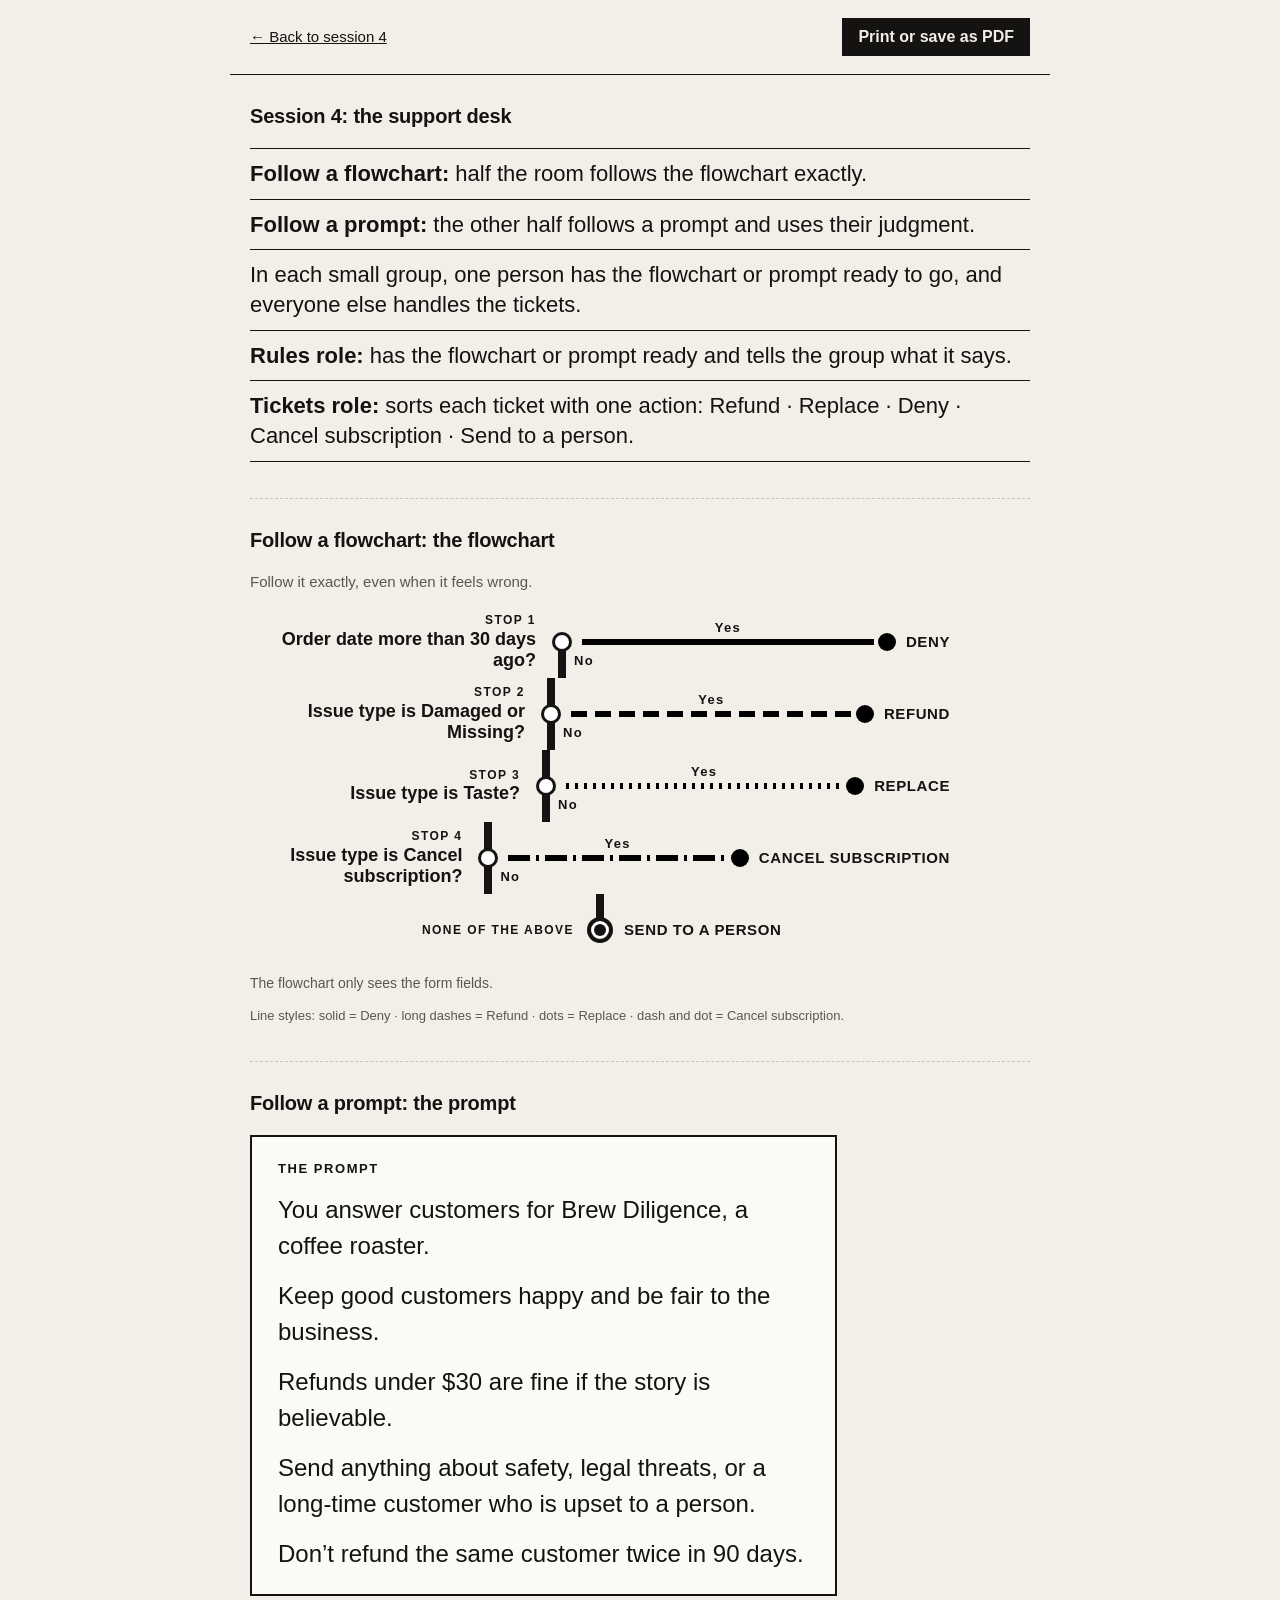
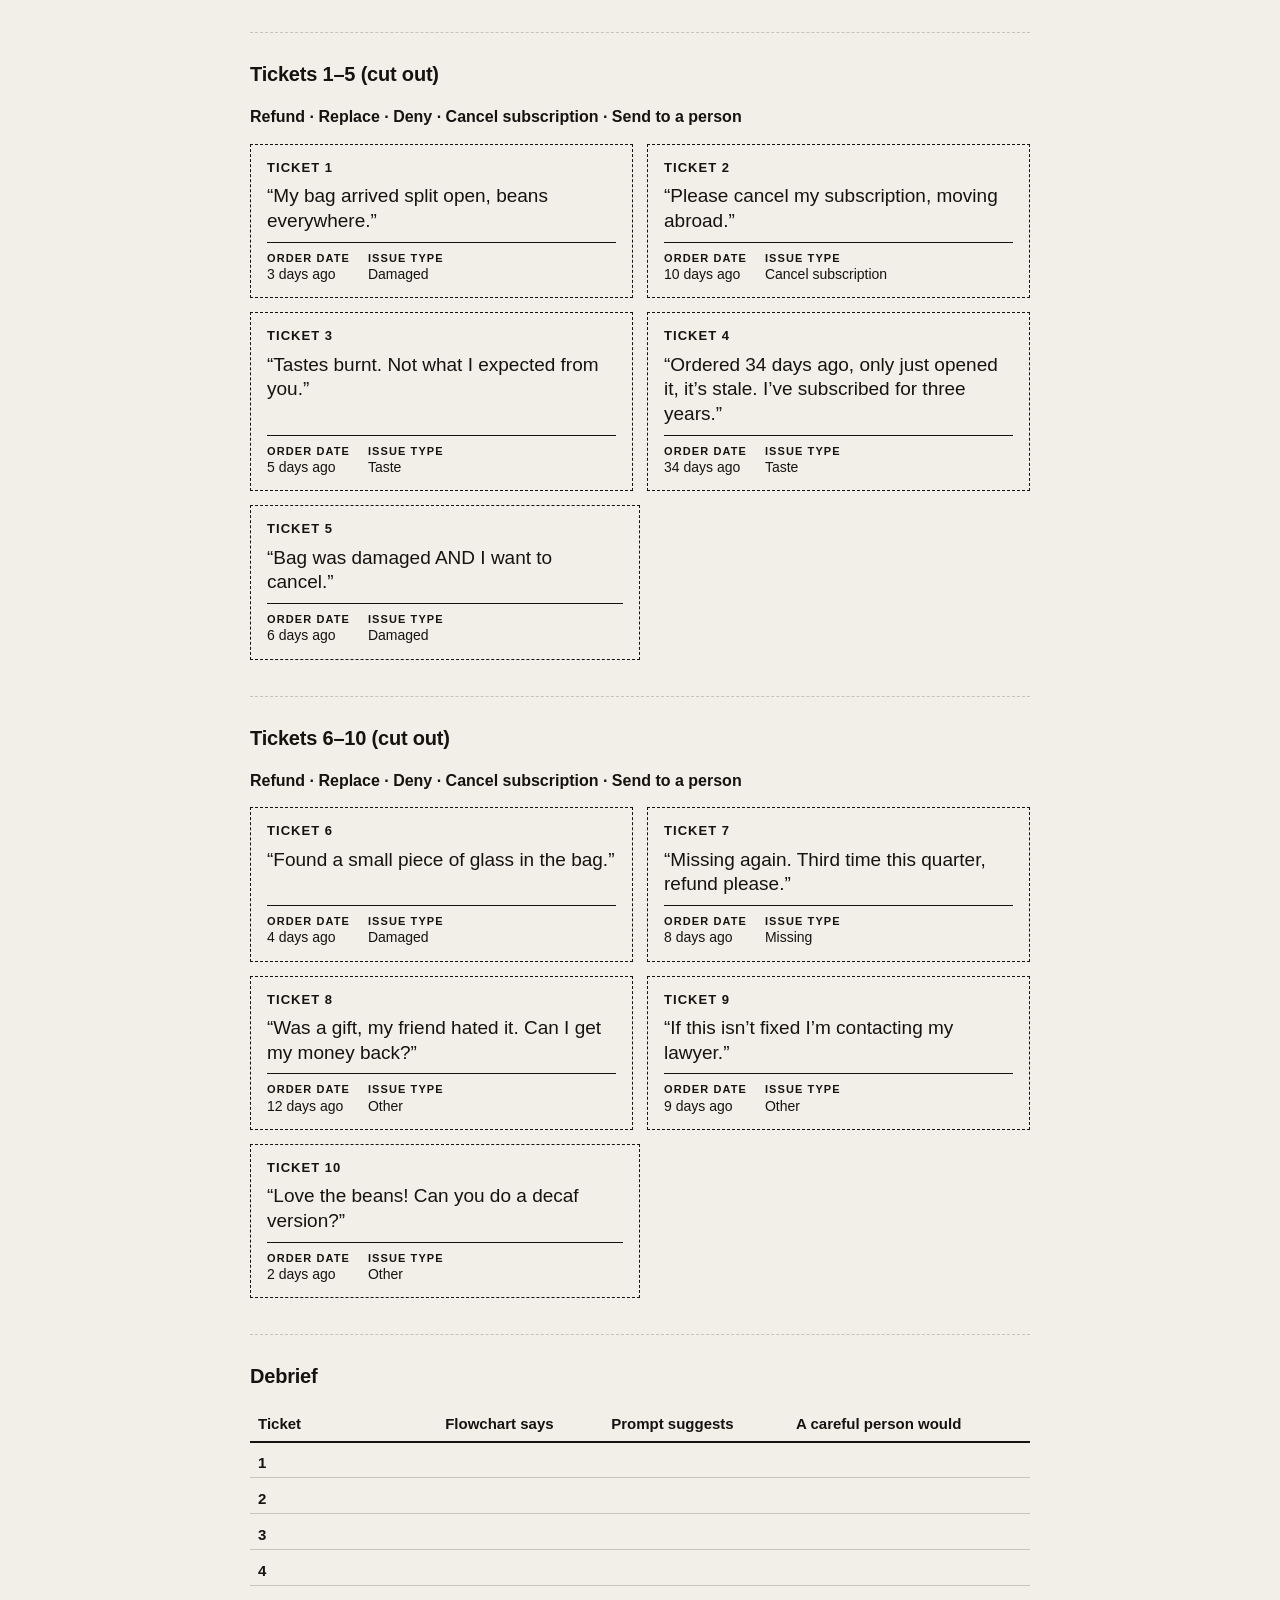
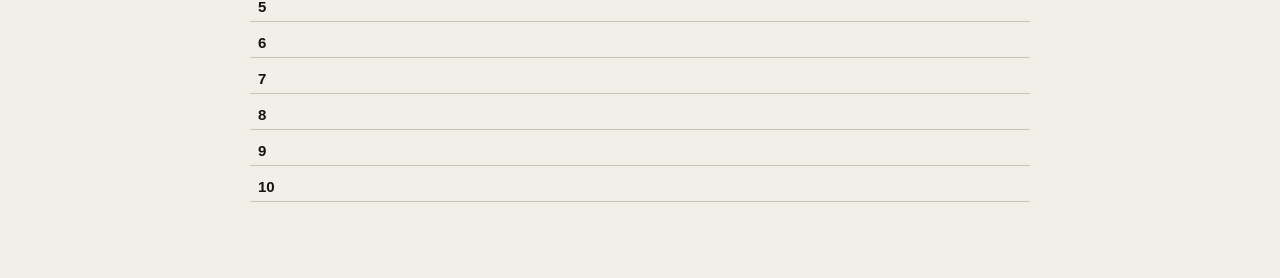
==== print.html @ 5404366b "Workbook snapshot Co-Authored-By: Claude Opus 5.5 <noreply@anthropic.com>" ====
<!doctype html>
<html lang="en">
<head>
<meta charset="utf-8">
<meta name="viewport" content="width=device-width,initial-scale=1">
<title>Session 4 printable · Workbook</title>
<style>
/* Printable fallback for session 4. Plain black on white. No navigation; the screen bar is hidden in print. */
:root{--ink:#141311;--mute:#5b574f;--rule:#c9c4b8}
*{box-sizing:border-box}
body{margin:0;background:#f2efe8;color:var(--ink);font-family:"Helvetica Neue",Helvetica,Arial,"Liberation Sans",sans-serif;font-size:16px;line-height:1.35}
.screen-bar{display:flex;align-items:center;justify-content:space-between;gap:16px;max-width:820px;margin:0 auto;padding:18px 20px;border-bottom:1px solid var(--ink)}
.screen-bar a{color:var(--ink);font-size:15px}
.screen-bar button{padding:10px 16px;background:var(--ink);color:#f2efe8;border:0;font:700 16px "Helvetica Neue",Helvetica,Arial,sans-serif;cursor:pointer}
.screen-bar button:hover{background:#e8461e;color:var(--ink)}
.wrap{max-width:820px;margin:0 auto;padding:0 20px 40px}
.page{padding:28px 0 36px;border-bottom:1px dashed var(--rule)}
.page:last-child{border-bottom:0}
.page h2{margin:0 0 18px;font-size:20px;font-weight:700;letter-spacing:-.01em}
.page .sub{margin:0 0 14px;color:var(--mute);font-size:15px}

/* setup */
.setup{list-style:none;margin:0;padding:0;font-size:22px;line-height:1.35;font-weight:500}
.setup li{padding:10px 0;border-top:1px solid var(--ink)}
.setup li:last-child{border-bottom:1px solid var(--ink)}
.setup b{font-weight:800}

/* flowchart: subway map, black and white. Each branch has its own dash pattern, so no colour is needed. */
.sw{list-style:none;margin:0;padding:0;display:grid;max-width:700px}
.sw-stop,.sw-end{display:grid;grid-template-columns:minmax(0,1fr) 40px minmax(0,1fr) auto;align-items:stretch;min-height:72px}
.sw-qw{display:flex;flex-direction:column;justify-content:center;align-items:flex-end;text-align:right;padding-right:6px}
.sw-n{font-size:12px;font-weight:800;letter-spacing:.12em;text-transform:uppercase}
.sw-q{margin:0;font-size:18px;font-weight:600;line-height:1.2}
.sw-rail{position:relative}
.sw-rail::before{content:"";position:absolute;left:50%;top:0;bottom:0;width:8px;margin-left:-4px;background:var(--ink)}
.sw-first .sw-rail::before{top:50%}
.sw-end .sw-rail::before{bottom:50%}
.sw-stn{position:absolute;left:50%;top:50%;width:20px;height:20px;margin:-10px 0 0 -10px;border:3px solid var(--ink);border-radius:50%;background:#fff;box-sizing:border-box}
.sw-no{position:absolute;left:calc(50% + 12px);top:calc(50% + 10px);font-size:13px;font-weight:800;letter-spacing:.1em}
.sw-mid{position:relative;display:flex;align-items:center}
.sw-mid svg{display:block;width:100%;height:10px;overflow:visible}
.sw-mid line{stroke:#000;stroke-width:6px;stroke-linecap:butt}
.b-deny line{stroke-dasharray:none}
.b-refund line{stroke-dasharray:16 8}
.b-replace line{stroke-dasharray:3 6}
.b-cancel line{stroke-dasharray:22 6 3 6}
.sw-yes{position:absolute;left:50%;bottom:50%;margin-bottom:6px;transform:translateX(-50%);font-size:13px;font-weight:800;letter-spacing:.1em}
.sw-term{display:flex;align-items:center;gap:10px;padding-left:4px}
.sw-tdot{flex:none;width:18px;height:18px;border-radius:50%;background:#000}
.sw-tl{font-size:15px;font-weight:800;letter-spacing:.04em;text-transform:uppercase;white-space:nowrap}
.sw-endstn{position:absolute;left:50%;top:50%;width:26px;height:26px;margin:-13px 0 0 -13px;border:4px solid var(--ink);border-radius:50%;background:#fff;box-sizing:border-box}
.sw-endstn::after{content:"";position:absolute;inset:3px;border-radius:50%;background:var(--ink)}
.sw-endtxt{grid-column:3 / span 2;margin:0;align-self:center;padding-left:4px;font-size:15px;font-weight:800;letter-spacing:.04em;text-transform:uppercase}
.sw-legend{margin:14px 0 0;font-size:13px;color:var(--mute)}
.sw-note{margin:8px 0 14px;font-size:14px;color:var(--mute)}

/* ticket form fields */
.pf{margin:auto 0 0;display:flex;flex-wrap:wrap;gap:4px 18px;font-size:14px;line-height:1.3;border-top:1px solid var(--ink);padding-top:8px}
.pf b{display:block;font-size:11px;letter-spacing:.1em;text-transform:uppercase;font-weight:800}

/* brief */
.brief{max-width:66ch;display:grid;gap:14px;border:2px solid var(--ink);padding:22px 26px;background:#fbfaf6}
.brief .brief-label{font-size:13px;font-weight:800;letter-spacing:.12em;text-transform:uppercase}
.brief p{margin:0;font-size:24px;line-height:1.5;font-weight:500}

/* tickets: cut-out cards, 5 per page */
.actions{margin:0 0 16px;font-size:16px;font-weight:600}
.cards{display:grid;grid-template-columns:1fr 1fr;gap:14px}
.card{border:1.5px dashed var(--ink);padding:14px 16px;min-height:150px;display:flex;flex-direction:column;gap:8px}
.card .cn{margin:0;font-size:13px;font-weight:800;letter-spacing:.08em;text-transform:uppercase}
.card .ct{margin:0;font-size:19px;line-height:1.3;font-weight:500}
.card:last-child:nth-child(odd){grid-column:1/-1;max-width:50%}

/* debrief: blank table */
.blank{width:100%;border-collapse:collapse;font-size:15px}
.blank th{text-align:left;font-weight:700;padding:6px 8px;border-bottom:2px solid var(--ink)}
.blank td{height:36px;border-bottom:1px solid var(--rule);padding:4px 8px;vertical-align:bottom}
.blank td:first-child{width:24%;font-weight:600}

@media screen and (max-width:640px){
  .cards{grid-template-columns:1fr}
  .card:last-child:nth-child(odd){max-width:none}
  .brief p{font-size:20px}
  .setup{font-size:19px}
}

@media print{
  @page{size:letter;margin:.6in}
  html,body{background:#fff;color:#000;font-size:12pt}
  .screen-bar{display:none!important}
  .wrap{max-width:none;padding:0}
  .page{break-after:page;page-break-after:always;padding:0 0 0;border-bottom:0}
  .page:last-child{break-after:auto;page-break-after:auto}
  .page h2{font-size:16pt;margin-bottom:12pt}
  .page .sub{color:#000}
  .setup{font-size:14pt}
  .setup li{border-top-color:#000}
  .setup li:last-child{border-bottom-color:#000}
  .sw-stop,.sw-end{break-inside:avoid}
  .sw-q,.sw-tl,.sw-endtxt{font-size:12pt}
  .sw-mid line{stroke:#000}
  .brief p{font-size:16pt;line-height:1.4}
  .brief{border-color:#000;background:#fff}
  .card{break-inside:avoid;min-height:2.3in;border-color:#000}
  .card .ct{font-size:13pt}
  .card:last-child:nth-child(odd){max-width:50%}
  .blank th,.blank td{border-color:#000}
  .blank td{height:0.42in}
  a{color:#000;text-decoration:none}
}
</style>
</head>
<body>

<div class="screen-bar">
  <a href="session-4.html">← Back to session 4</a>
  <button type="button" id="printBtn">Print or save as PDF</button>
</div>

<div class="wrap">

  <section class="page" aria-labelledby="p1">
    <h2 id="p1">Session 4: the support desk</h2>
    <ul class="setup">
      <li><b>Follow a flowchart:</b> half the room follows the flowchart exactly.</li>
      <li><b>Follow a prompt:</b> the other half follows a prompt and uses their judgment.</li>
      <li>In each small group, one person has the flowchart or prompt ready to go, and everyone else handles the tickets.</li>
      <li><b>Rules role:</b> has the flowchart or prompt ready and tells the group what it says.</li>
      <li><b>Tickets role:</b> sorts each ticket with one action: Refund · Replace · Deny · Cancel subscription · Send to a person.</li>
    </ul>
  </section>

  <section class="page" aria-labelledby="p2">
    <h2 id="p2">Follow a flowchart: the flowchart</h2>
    <p class="sub">Follow it exactly, even when it feels wrong.</p>
    <ol class="sw" aria-label="The flowchart, as a subway map">
<li class="sw-stop sw-first"><div class="sw-qw"><span class="sw-n">Stop 1</span><p class="sw-q">Order date more than 30 days ago?</p></div><div class="sw-rail"><span class="sw-stn"></span><span class="sw-no">No</span></div><div class="sw-mid"><span class="sw-yes">Yes</span><svg class="sw-b b-deny" viewBox="0 0 100 10" preserveAspectRatio="none" aria-hidden="true"><line x1="0" y1="5" x2="100" y2="5" vector-effect="non-scaling-stroke"/></svg></div><div class="sw-term t-deny"><span class="sw-tdot"></span><span class="sw-tl">Deny</span></div></li>
<li class="sw-stop"><div class="sw-qw"><span class="sw-n">Stop 2</span><p class="sw-q">Issue type is Damaged or Missing?</p></div><div class="sw-rail"><span class="sw-stn"></span><span class="sw-no">No</span></div><div class="sw-mid"><span class="sw-yes">Yes</span><svg class="sw-b b-refund" viewBox="0 0 100 10" preserveAspectRatio="none" aria-hidden="true"><line x1="0" y1="5" x2="100" y2="5" vector-effect="non-scaling-stroke"/></svg></div><div class="sw-term t-refund"><span class="sw-tdot"></span><span class="sw-tl">Refund</span></div></li>
<li class="sw-stop"><div class="sw-qw"><span class="sw-n">Stop 3</span><p class="sw-q">Issue type is Taste?</p></div><div class="sw-rail"><span class="sw-stn"></span><span class="sw-no">No</span></div><div class="sw-mid"><span class="sw-yes">Yes</span><svg class="sw-b b-replace" viewBox="0 0 100 10" preserveAspectRatio="none" aria-hidden="true"><line x1="0" y1="5" x2="100" y2="5" vector-effect="non-scaling-stroke"/></svg></div><div class="sw-term t-replace"><span class="sw-tdot"></span><span class="sw-tl">Replace</span></div></li>
<li class="sw-stop"><div class="sw-qw"><span class="sw-n">Stop 4</span><p class="sw-q">Issue type is Cancel subscription?</p></div><div class="sw-rail"><span class="sw-stn"></span><span class="sw-no">No</span></div><div class="sw-mid"><span class="sw-yes">Yes</span><svg class="sw-b b-cancel" viewBox="0 0 100 10" preserveAspectRatio="none" aria-hidden="true"><line x1="0" y1="5" x2="100" y2="5" vector-effect="non-scaling-stroke"/></svg></div><div class="sw-term t-cancel"><span class="sw-tdot"></span><span class="sw-tl">Cancel subscription</span></div></li>
<li class="sw-end"><div class="sw-qw"><span class="sw-n">None of the above</span></div><div class="sw-rail"><span class="sw-endstn"></span></div><p class="sw-endtxt">Send to a person</p></li>
    </ol>
    <p class="sw-note">The flowchart only sees the form fields.</p>
    <p class="sw-legend">Line styles: solid = Deny · long dashes = Refund · dots = Replace · dash and dot = Cancel subscription.</p>
  </section>

  <section class="page" aria-labelledby="p3">
    <h2 id="p3">Follow a prompt: the prompt</h2>
    <div class="brief">
      <p class="brief-label">The prompt</p>
      <p>You answer customers for Brew Diligence, a coffee roaster.</p>
      <p>Keep good customers happy and be fair to the business.</p>
      <p>Refunds under $30 are fine if the story is believable.</p>
      <p>Send anything about safety, legal threats, or a long-time customer who is upset to a person.</p>
      <p>Don’t refund the same customer twice in 90 days.</p>
    </div>
  </section>

  <section class="page" aria-labelledby="p4">
    <h2 id="p4">Tickets 1–5 (cut out)</h2>
    <p class="actions">Refund · Replace · Deny · Cancel subscription · Send to a person</p>
    <div class="cards">
      <div class="card"><p class="cn">Ticket 1</p><p class="ct">“My bag arrived split open, beans everywhere.”</p><div class="pf"><span><b>Order date</b>3 days ago</span><span><b>Issue type</b>Damaged</span></div></div>
      <div class="card"><p class="cn">Ticket 2</p><p class="ct">“Please cancel my subscription, moving abroad.”</p><div class="pf"><span><b>Order date</b>10 days ago</span><span><b>Issue type</b>Cancel subscription</span></div></div>
      <div class="card"><p class="cn">Ticket 3</p><p class="ct">“Tastes burnt. Not what I expected from you.”</p><div class="pf"><span><b>Order date</b>5 days ago</span><span><b>Issue type</b>Taste</span></div></div>
      <div class="card"><p class="cn">Ticket 4</p><p class="ct">“Ordered 34 days ago, only just opened it, it’s stale. I’ve subscribed for three years.”</p><div class="pf"><span><b>Order date</b>34 days ago</span><span><b>Issue type</b>Taste</span></div></div>
      <div class="card"><p class="cn">Ticket 5</p><p class="ct">“Bag was damaged AND I want to cancel.”</p><div class="pf"><span><b>Order date</b>6 days ago</span><span><b>Issue type</b>Damaged</span></div></div>
    </div>
  </section>

  <section class="page" aria-labelledby="p5">
    <h2 id="p5">Tickets 6–10 (cut out)</h2>
    <p class="actions">Refund · Replace · Deny · Cancel subscription · Send to a person</p>
    <div class="cards">
      <div class="card"><p class="cn">Ticket 6</p><p class="ct">“Found a small piece of glass in the bag.”</p><div class="pf"><span><b>Order date</b>4 days ago</span><span><b>Issue type</b>Damaged</span></div></div>
      <div class="card"><p class="cn">Ticket 7</p><p class="ct">“Missing again. Third time this quarter, refund please.”</p><div class="pf"><span><b>Order date</b>8 days ago</span><span><b>Issue type</b>Missing</span></div></div>
      <div class="card"><p class="cn">Ticket 8</p><p class="ct">“Was a gift, my friend hated it. Can I get my money back?”</p><div class="pf"><span><b>Order date</b>12 days ago</span><span><b>Issue type</b>Other</span></div></div>
      <div class="card"><p class="cn">Ticket 9</p><p class="ct">“If this isn’t fixed I’m contacting my lawyer.”</p><div class="pf"><span><b>Order date</b>9 days ago</span><span><b>Issue type</b>Other</span></div></div>
      <div class="card"><p class="cn">Ticket 10</p><p class="ct">“Love the beans! Can you do a decaf version?”</p><div class="pf"><span><b>Order date</b>2 days ago</span><span><b>Issue type</b>Other</span></div></div>
    </div>
  </section>

  <section class="page" aria-labelledby="p6">
    <h2 id="p6">Debrief</h2>
    <table class="blank">
      <thead>
        <tr><th>Ticket</th><th>Flowchart says</th><th>Prompt suggests</th><th>A careful person would</th></tr>
      </thead>
      <tbody>
        <tr><td>1</td><td></td><td></td><td></td></tr>
        <tr><td>2</td><td></td><td></td><td></td></tr>
        <tr><td>3</td><td></td><td></td><td></td></tr>
        <tr><td>4</td><td></td><td></td><td></td></tr>
        <tr><td>5</td><td></td><td></td><td></td></tr>
        <tr><td>6</td><td></td><td></td><td></td></tr>
        <tr><td>7</td><td></td><td></td><td></td></tr>
        <tr><td>8</td><td></td><td></td><td></td></tr>
        <tr><td>9</td><td></td><td></td><td></td></tr>
        <tr><td>10</td><td></td><td></td><td></td></tr>
      </tbody>
    </table>
  </section>

</div>

<script>
  (function () {
    var b = document.getElementById('printBtn');
    if (b) b.addEventListener('click', function () { window.print(); });
  })();
</script>
</body>
</html>
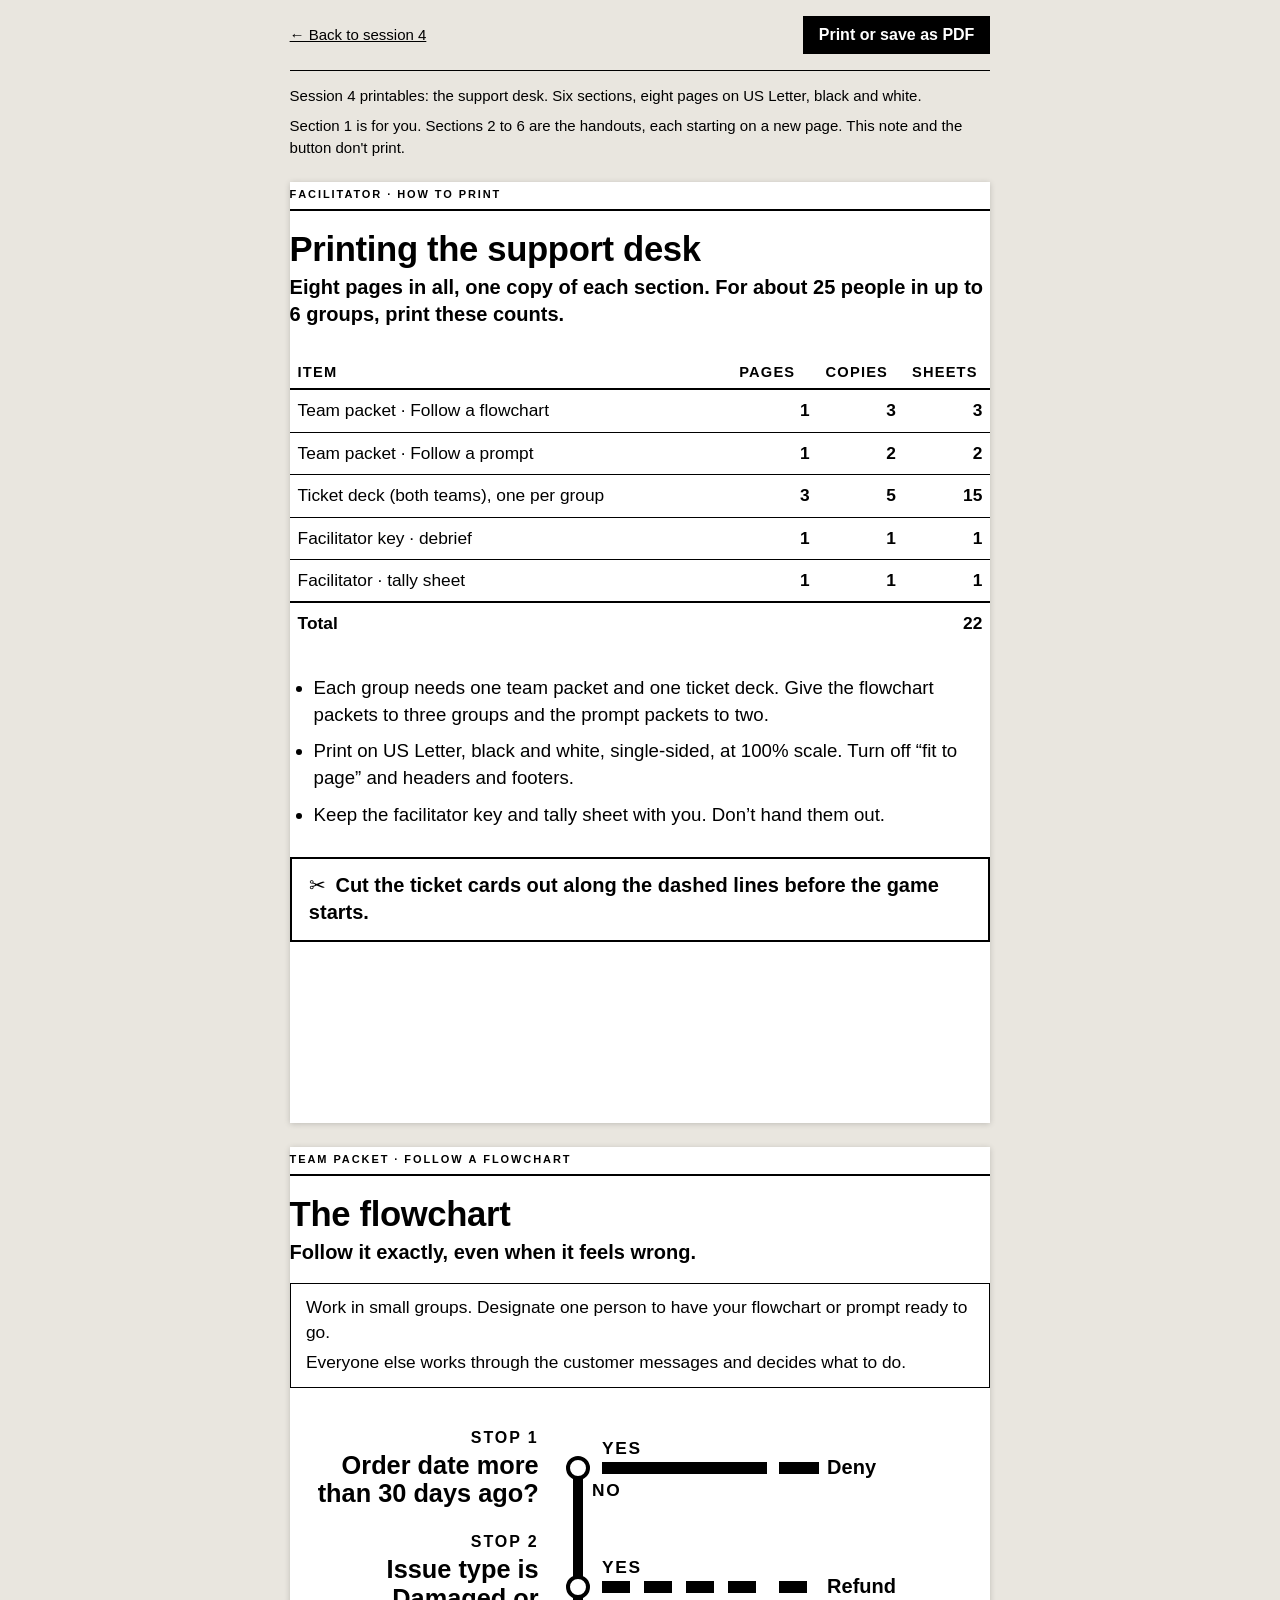
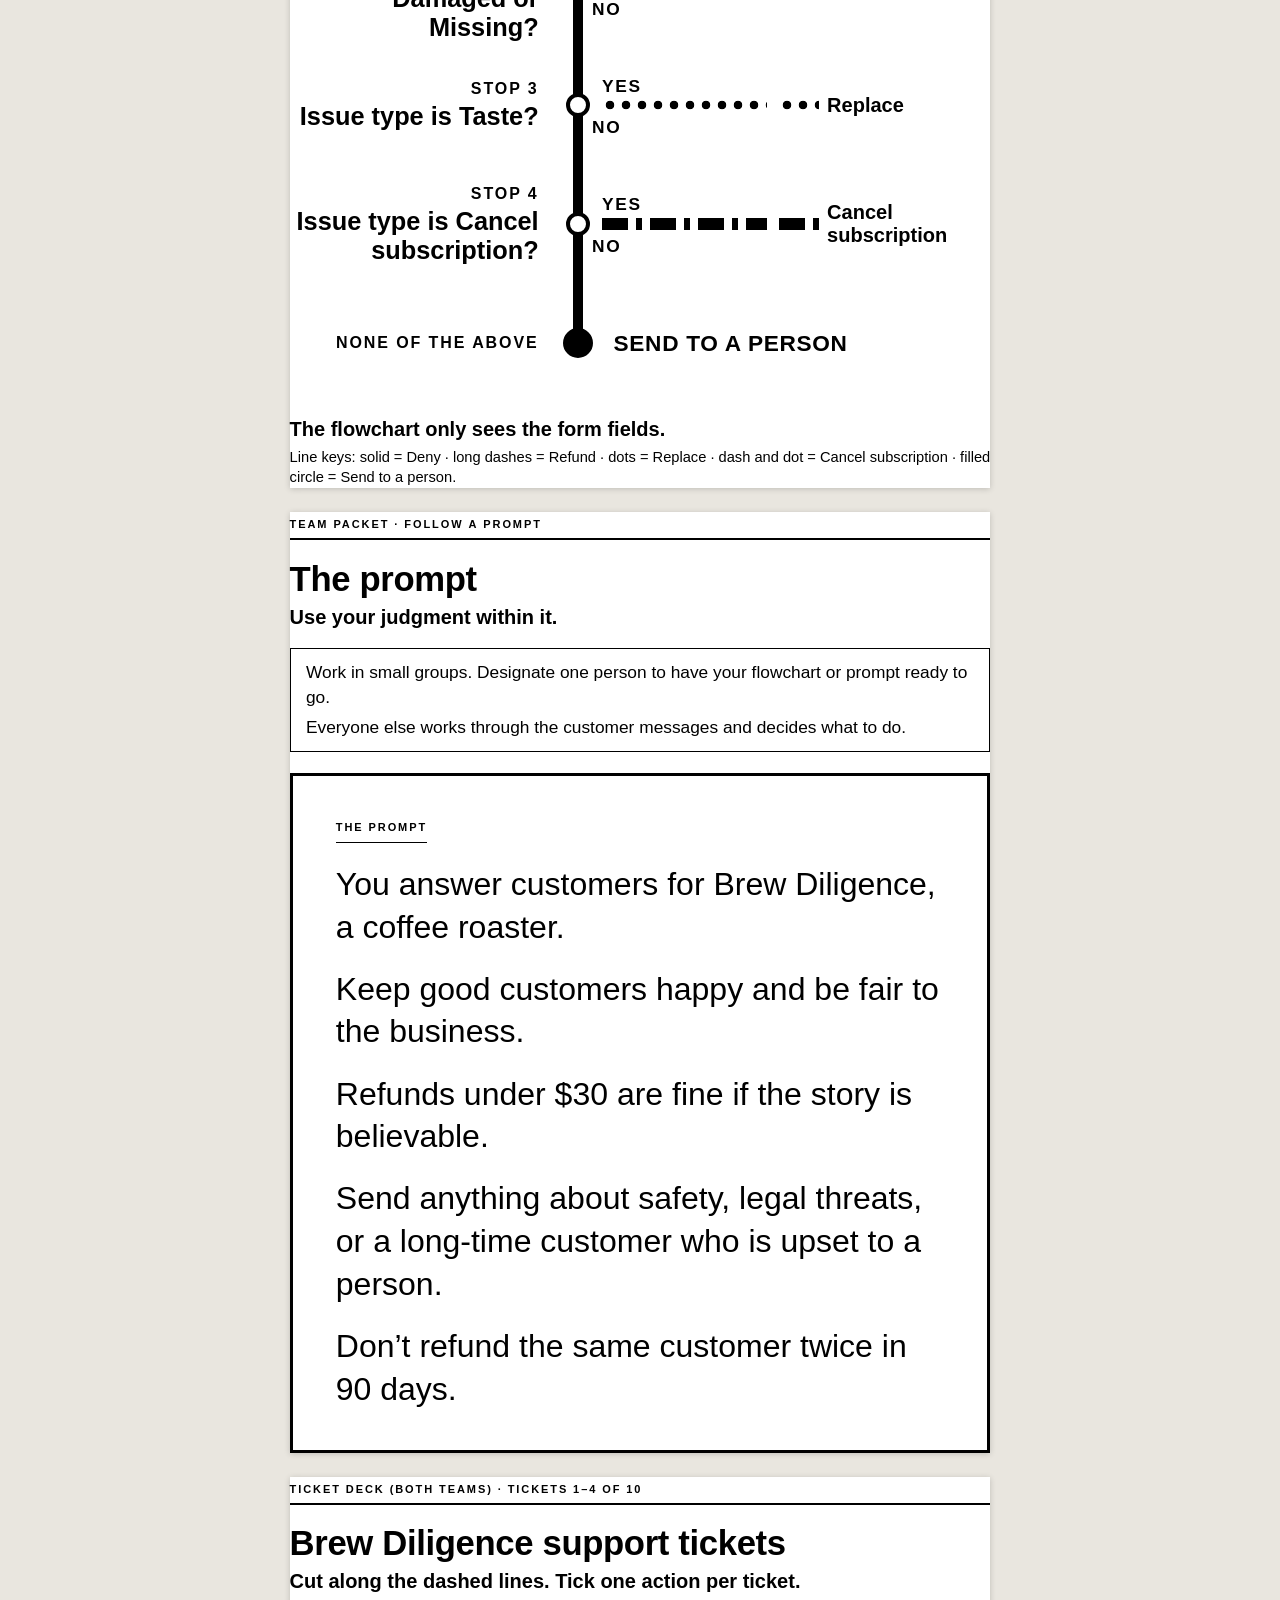
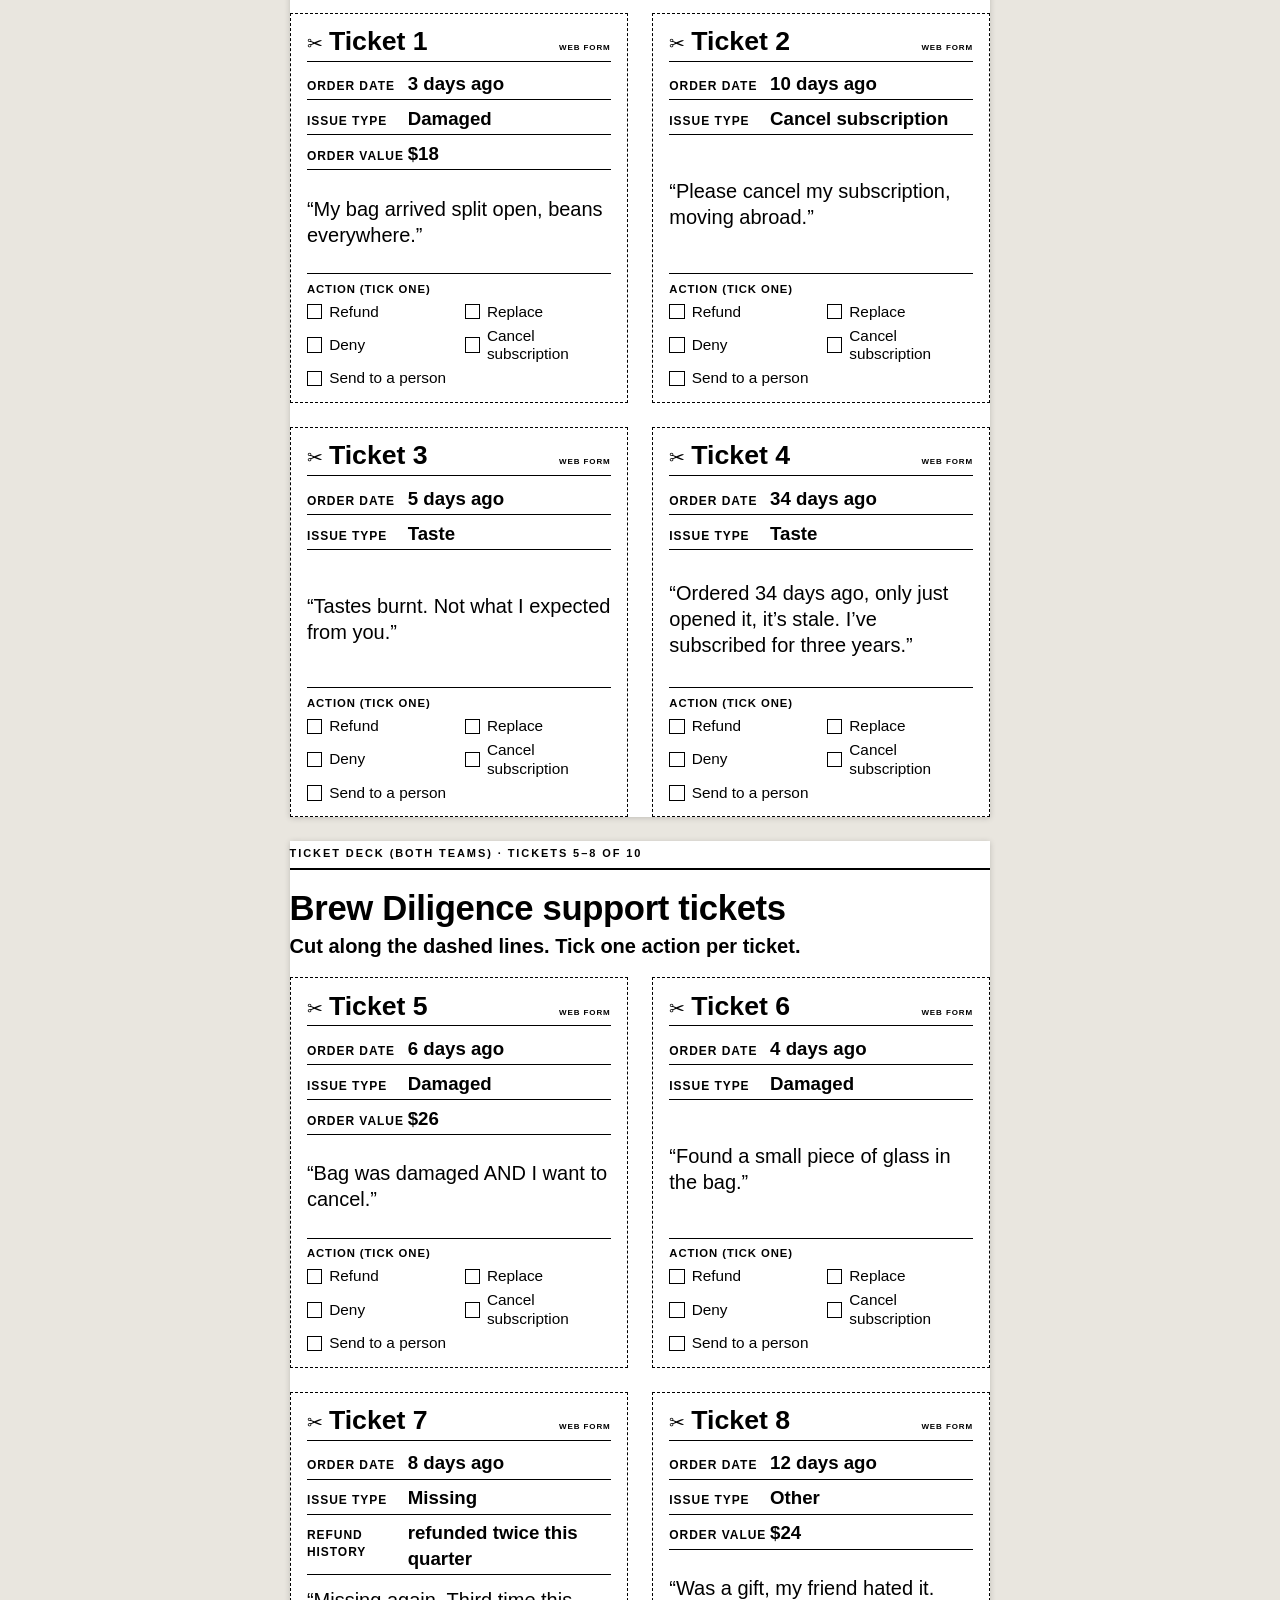
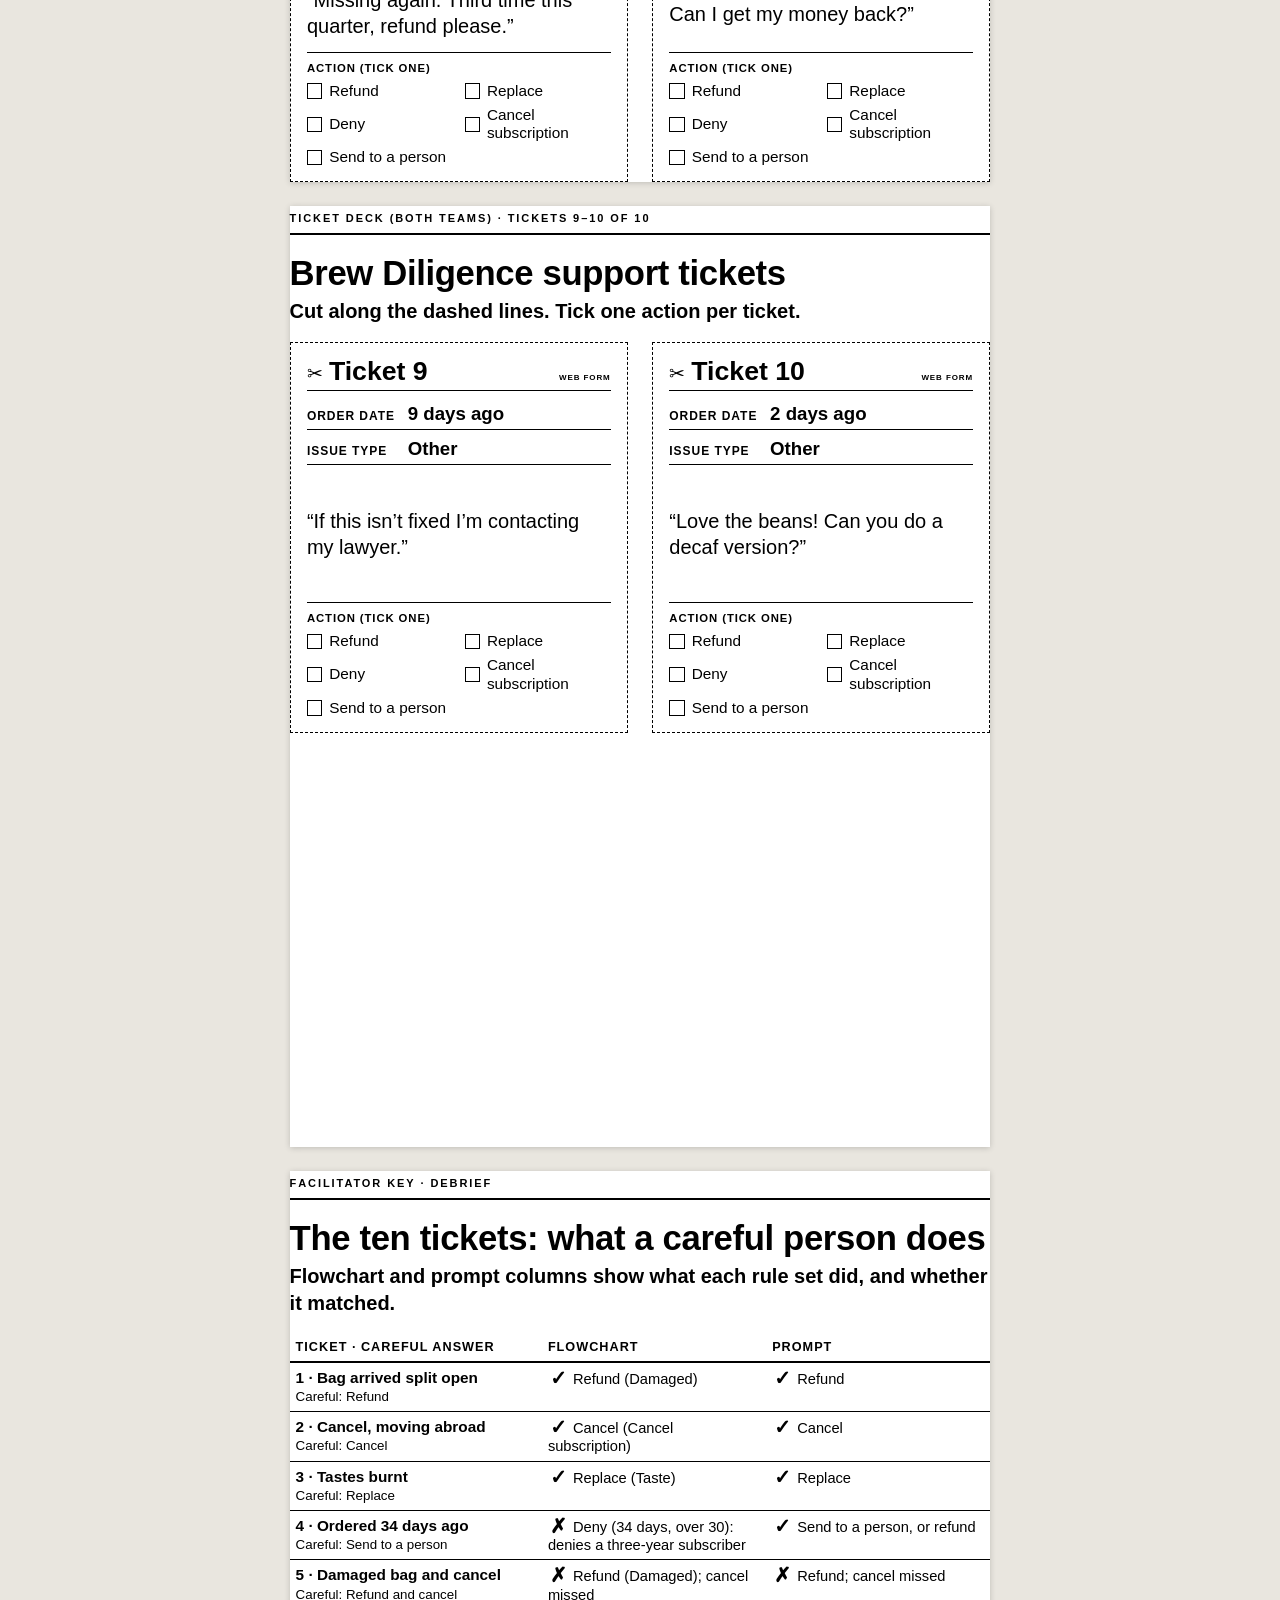
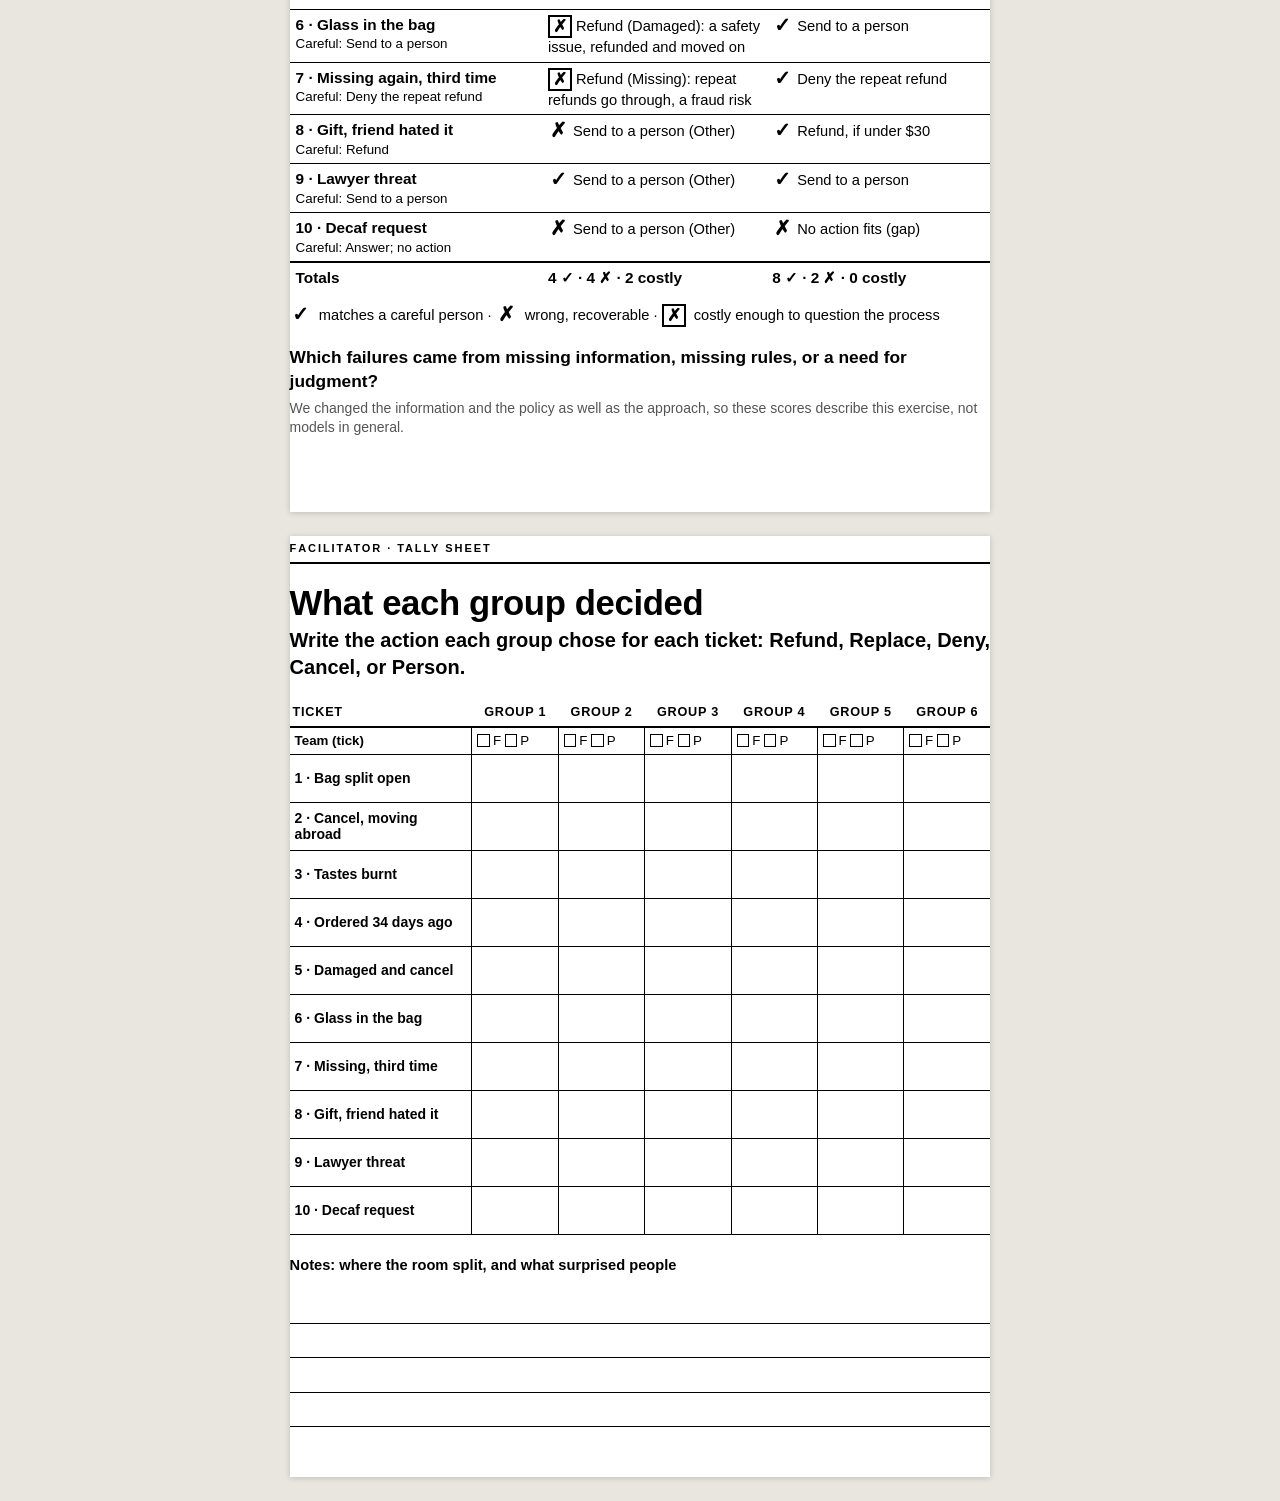
==== commit 837bfb24: "Update workbook: appendix, reels, session 4 rename, fixes, printables Co-Authored-By: Claude Opus 5." ====
--- a/print.html
+++ b/print.html
@@ -3,205 +3,414 @@
 <head>
 <meta charset="utf-8">
 <meta name="viewport" content="width=device-width,initial-scale=1">
-<title>Session 4 printable · Workbook</title>
+<title>Session 4 printables · Support desk</title>
 <style>
-/* Printable fallback for session 4. Plain black on white. No navigation; the screen bar is hidden in print. */
-:root{--ink:#141311;--mute:#5b574f;--rule:#c9c4b8}
+/* Session 4 printables: the support desk. US Letter, black and white.
+   Distinctions use dash patterns, weights and boxes, never colour. */
 *{box-sizing:border-box}
-body{margin:0;background:#f2efe8;color:var(--ink);font-family:"Helvetica Neue",Helvetica,Arial,"Liberation Sans",sans-serif;font-size:16px;line-height:1.35}
-.screen-bar{display:flex;align-items:center;justify-content:space-between;gap:16px;max-width:820px;margin:0 auto;padding:18px 20px;border-bottom:1px solid var(--ink)}
-.screen-bar a{color:var(--ink);font-size:15px}
-.screen-bar button{padding:10px 16px;background:var(--ink);color:#f2efe8;border:0;font:700 16px "Helvetica Neue",Helvetica,Arial,sans-serif;cursor:pointer}
-.screen-bar button:hover{background:#e8461e;color:var(--ink)}
-.wrap{max-width:820px;margin:0 auto;padding:0 20px 40px}
-.page{padding:28px 0 36px;border-bottom:1px dashed var(--rule)}
-.page:last-child{border-bottom:0}
-.page h2{margin:0 0 18px;font-size:20px;font-weight:700;letter-spacing:-.01em}
-.page .sub{margin:0 0 14px;color:var(--mute);font-size:15px}
-
-/* setup */
-.setup{list-style:none;margin:0;padding:0;font-size:22px;line-height:1.35;font-weight:500}
-.setup li{padding:10px 0;border-top:1px solid var(--ink)}
-.setup li:last-child{border-bottom:1px solid var(--ink)}
-.setup b{font-weight:800}
-
-/* flowchart: subway map, black and white. Each branch has its own dash pattern, so no colour is needed. */
-.sw{list-style:none;margin:0;padding:0;display:grid;max-width:700px}
-.sw-stop,.sw-end{display:grid;grid-template-columns:minmax(0,1fr) 40px minmax(0,1fr) auto;align-items:stretch;min-height:72px}
-.sw-qw{display:flex;flex-direction:column;justify-content:center;align-items:flex-end;text-align:right;padding-right:6px}
-.sw-n{font-size:12px;font-weight:800;letter-spacing:.12em;text-transform:uppercase}
-.sw-q{margin:0;font-size:18px;font-weight:600;line-height:1.2}
-.sw-rail{position:relative}
-.sw-rail::before{content:"";position:absolute;left:50%;top:0;bottom:0;width:8px;margin-left:-4px;background:var(--ink)}
-.sw-first .sw-rail::before{top:50%}
-.sw-end .sw-rail::before{bottom:50%}
-.sw-stn{position:absolute;left:50%;top:50%;width:20px;height:20px;margin:-10px 0 0 -10px;border:3px solid var(--ink);border-radius:50%;background:#fff;box-sizing:border-box}
-.sw-no{position:absolute;left:calc(50% + 12px);top:calc(50% + 10px);font-size:13px;font-weight:800;letter-spacing:.1em}
-.sw-mid{position:relative;display:flex;align-items:center}
-.sw-mid svg{display:block;width:100%;height:10px;overflow:visible}
-.sw-mid line{stroke:#000;stroke-width:6px;stroke-linecap:butt}
-.b-deny line{stroke-dasharray:none}
-.b-refund line{stroke-dasharray:16 8}
-.b-replace line{stroke-dasharray:3 6}
-.b-cancel line{stroke-dasharray:22 6 3 6}
-.sw-yes{position:absolute;left:50%;bottom:50%;margin-bottom:6px;transform:translateX(-50%);font-size:13px;font-weight:800;letter-spacing:.1em}
-.sw-term{display:flex;align-items:center;gap:10px;padding-left:4px}
-.sw-tdot{flex:none;width:18px;height:18px;border-radius:50%;background:#000}
-.sw-tl{font-size:15px;font-weight:800;letter-spacing:.04em;text-transform:uppercase;white-space:nowrap}
-.sw-endstn{position:absolute;left:50%;top:50%;width:26px;height:26px;margin:-13px 0 0 -13px;border:4px solid var(--ink);border-radius:50%;background:#fff;box-sizing:border-box}
-.sw-endstn::after{content:"";position:absolute;inset:3px;border-radius:50%;background:var(--ink)}
-.sw-endtxt{grid-column:3 / span 2;margin:0;align-self:center;padding-left:4px;font-size:15px;font-weight:800;letter-spacing:.04em;text-transform:uppercase}
-.sw-legend{margin:14px 0 0;font-size:13px;color:var(--mute)}
-.sw-note{margin:8px 0 14px;font-size:14px;color:var(--mute)}
-
-/* ticket form fields */
-.pf{margin:auto 0 0;display:flex;flex-wrap:wrap;gap:4px 18px;font-size:14px;line-height:1.3;border-top:1px solid var(--ink);padding-top:8px}
-.pf b{display:block;font-size:11px;letter-spacing:.1em;text-transform:uppercase;font-weight:800}
-
-/* brief */
-.brief{max-width:66ch;display:grid;gap:14px;border:2px solid var(--ink);padding:22px 26px;background:#fbfaf6}
-.brief .brief-label{font-size:13px;font-weight:800;letter-spacing:.12em;text-transform:uppercase}
-.brief p{margin:0;font-size:24px;line-height:1.5;font-weight:500}
-
-/* tickets: cut-out cards, 5 per page */
-.actions{margin:0 0 16px;font-size:16px;font-weight:600}
-.cards{display:grid;grid-template-columns:1fr 1fr;gap:14px}
-.card{border:1.5px dashed var(--ink);padding:14px 16px;min-height:150px;display:flex;flex-direction:column;gap:8px}
-.card .cn{margin:0;font-size:13px;font-weight:800;letter-spacing:.08em;text-transform:uppercase}
-.card .ct{margin:0;font-size:19px;line-height:1.3;font-weight:500}
-.card:last-child:nth-child(odd){grid-column:1/-1;max-width:50%}
-
-/* debrief: blank table */
-.blank{width:100%;border-collapse:collapse;font-size:15px}
-.blank th{text-align:left;font-weight:700;padding:6px 8px;border-bottom:2px solid var(--ink)}
-.blank td{height:36px;border-bottom:1px solid var(--rule);padding:4px 8px;vertical-align:bottom}
-.blank td:first-child{width:24%;font-weight:600}
-
-@media screen and (max-width:640px){
-  .cards{grid-template-columns:1fr}
-  .card:last-child:nth-child(odd){max-width:none}
-  .brief p{font-size:20px}
-  .setup{font-size:19px}
+html,body{margin:0;background:#e9e6df;color:#000}
+body{font-family:"Helvetica Neue",Helvetica,Arial,"Liberation Sans",sans-serif;font-size:14px;line-height:1.35;-webkit-print-color-adjust:exact;print-color-adjust:exact}
+
+/* screen only: intro and button */
+.screen-only{max-width:7.3in;margin:0 auto}
+.bar{display:flex;align-items:center;justify-content:space-between;gap:16px;padding:16px 0;border-bottom:1px solid #000}
+.bar a{color:#000;font-size:15px}
+.bar button{padding:10px 16px;background:#000;color:#fff;border:0;font:700 16px "Helvetica Neue",Helvetica,Arial,sans-serif;cursor:pointer}
+.bar button:hover{background:#333}
+.intro{padding:14px 0 0;font-size:15px;line-height:1.45}
+.intro p{margin:0 0 8px}
+
+/* each section is one printable block: exactly the printable area of a US Letter sheet at 0.6in margins */
+.sheet{width:7.3in;height:9.8in;margin:24px auto;background:#fff;box-shadow:0 1px 6px rgba(0,0,0,.18);display:flex;flex-direction:column;overflow:visible}
+.sheet.last{margin-bottom:24px}
+
+/* small caps label at the top of every section, so the stacks don't get mixed up */
+.label{margin:0 0 .2in;padding-bottom:5px;border-bottom:2px solid #000;font-size:12pt;font-weight:800;letter-spacing:.12em;font-variant-caps:all-small-caps;flex:none}
+.title{margin:0 0 .06in;font-size:26pt;font-weight:800;line-height:1.1;letter-spacing:-.01em;flex:none}
+.sub{margin:0 0 .18in;font-size:15pt;font-weight:600;flex:none}
+
+/* setup note (the slide's small-groups wording) */
+.setup{margin:0 0 .22in;padding:.12in .16in;border:1.5px solid #000;font-size:13pt;line-height:1.42;flex:none}
+.setup p{margin:0}
+.setup p+p{margin-top:.06in}
+
+/* 1. how to print */
+.plist{margin:.1in 0 0;padding:0 0 0 .25in;font-size:14pt;line-height:1.45}
+.plist li{margin:0 0 .1in}
+.ptable{width:100%;border-collapse:collapse;margin:.12in 0 .2in;font-size:13pt}
+.ptable th{text-align:left;font-size:11pt;letter-spacing:.08em;text-transform:uppercase;border-bottom:2px solid #000;padding:6px 8px}
+.ptable td{padding:9px 8px;border-bottom:1px solid #000;vertical-align:top}
+.ptable td.n{text-align:right;white-space:nowrap;width:.9in;font-weight:700}
+.ptable tfoot td{border-top:2px solid #000;border-bottom:0;font-weight:800}
+.cutline{margin:.2in 0 0;padding:.14in .18in;border:2px solid #000;font-size:15pt;font-weight:700}
+.cutline::before{content:"\2702";margin-right:.1in;font-weight:400}
+
+/* 2. flowchart: subway map, filled to the page */
+.fc{flex:1;min-height:0;display:grid;grid-template-rows:repeat(5,minmax(1.12in,1fr));list-style:none;margin:0;padding:0}
+.fc li{display:grid;grid-template-columns:minmax(0,1.6fr) .5in minmax(0,1fr) minmax(0,1.35fr);position:relative;min-height:0}
+.fc .q{display:flex;flex-direction:column;justify-content:center;align-items:flex-end;text-align:right;padding-right:.16in;min-width:0}
+.stop{font-size:12pt;font-weight:800;letter-spacing:.12em;text-transform:uppercase;line-height:1.2}
+.qt{margin:.04in 0 0;font-size:19pt;font-weight:700;line-height:1.14}
+.rail{position:relative}
+.rail::before{content:"";position:absolute;left:50%;top:0;bottom:0;width:10px;margin-left:-5px;background:#000}
+.fc li:first-child .rail::before{top:50%}
+.fc li:last-child .rail::before{bottom:50%}
+.stn{position:absolute;left:50%;top:50%;width:24px;height:24px;margin:-12px 0 0 -12px;border:4px solid #000;border-radius:50%;background:#fff;box-sizing:border-box}
+.endstn{position:absolute;left:50%;top:50%;width:30px;height:30px;margin:-15px 0 0 -15px;border:4px solid #000;border-radius:50%;background:#000;box-sizing:border-box}
+.br{position:relative;display:flex;align-items:center}
+.yes{position:absolute;left:0;bottom:calc(50% + 9px);font-size:13pt;font-weight:800;letter-spacing:.1em;text-transform:uppercase;line-height:1.2}
+.no{position:absolute;left:calc(50% + 14px);top:calc(50% + 12px);font-size:13pt;font-weight:800;letter-spacing:.1em;text-transform:uppercase;line-height:1.2}
+.term{display:flex;align-items:center;gap:8px;padding-left:.12in;padding-right:.1in;min-width:0;font-size:15pt;font-weight:800;line-height:1.15}
+.term>span:not(.key){min-width:0;overflow-wrap:normal}
+.key{flex:none;display:block;width:.42in;height:12px}
+.dot{flex:none;width:22px;height:22px;border-radius:50%;background:#000}
+.endterm{grid-column:3 / span 2;display:flex;align-items:center;gap:12px;padding-left:.12in;padding-right:.1in;font-size:17pt;font-weight:800;text-transform:uppercase;letter-spacing:.03em;line-height:1.15;min-width:0}
+
+/* the four branch patterns: solid, long dashes, dots, dash and dot */
+.p-deny{background:#000}
+.p-refund{background:repeating-linear-gradient(90deg,#000 0 28px,transparent 28px 42px)}
+.p-replace{background:radial-gradient(circle at 50% 50%,#000 0 4px,transparent 4.6px) 0 50%/16px 12px repeat-x}
+.p-cancel{background:repeating-linear-gradient(90deg,#000 0 26px,transparent 26px 34px,#000 34px 40px,transparent 40px 48px)}
+.ln{display:block;width:100%;height:12px}
+.fnote{margin:.14in 0 0;font-size:15pt;font-weight:800;flex:none}
+.fkey{margin:.06in 0 0;font-size:11pt;color:#000;flex:none}
+
+/* 3. prompt */
+.brief{flex:1;display:flex;flex-direction:column;justify-content:center;gap:.2in;border:3px solid #000;padding:.32in .45in;min-height:0}
+.brief .bl{font-size:12pt;font-weight:800;letter-spacing:.12em;font-variant-caps:all-small-caps;border-bottom:1.5px solid #000;padding-bottom:6px;align-self:flex-start}
+.brief p{margin:0;font-size:24pt;line-height:1.34;font-weight:500}
+
+/* 4. ticket deck: 4 cards per page, dashed cut lines */
+.deck{flex:1;min-height:0;display:grid;grid-template-columns:1fr 1fr;grid-template-rows:1fr 1fr;gap:.25in;margin:0}
+.card{position:relative;border:1.5px dashed #000;padding:.15in .17in;display:flex;flex-direction:column;gap:.1in;min-height:0;overflow:hidden}
+.card.solo{grid-row:1}
+.chead{display:flex;justify-content:space-between;align-items:baseline;gap:8px;border-bottom:1px solid #000;padding-bottom:6px}
+.cnum{font-size:20pt;font-weight:800;line-height:1}
+.cnum .sc{font-size:14pt;font-weight:400;margin-right:6px}
+.cform{font-size:8.5pt;font-weight:800;letter-spacing:.08em;font-variant-caps:all-small-caps;text-align:right}
+.fields{display:grid;gap:.06in}
+.fld{display:grid;grid-template-columns:1.05in minmax(0,1fr);align-items:baseline;border-bottom:1px solid #000;padding-bottom:3px}
+.fk{font-size:9pt;font-weight:800;letter-spacing:.08em;text-transform:uppercase}
+.fv{font-size:14pt;font-weight:600}
+.msg{flex:1;margin:0;font-size:15pt;line-height:1.3;display:flex;align-items:center;min-height:0}
+.acts{flex:none;border-top:1px solid #000;padding-top:.08in}
+.acts .al{font-size:8.5pt;font-weight:800;letter-spacing:.08em;text-transform:uppercase;margin-bottom:.06in}
+.acts ul{list-style:none;margin:0;padding:0;display:grid;grid-template-columns:1fr 1fr;gap:.06in .12in;font-size:11.5pt;line-height:1.2}
+.acts li{display:flex;align-items:center;gap:7px}
+.tk{flex:none;display:inline-block;width:.16in;height:.16in;border:1.5px solid #000}
+
+/* 5. debrief key */
+.dtab{width:100%;border-collapse:collapse;font-size:11pt;flex:none}
+.dtab th{text-align:left;font-size:9.5pt;letter-spacing:.08em;text-transform:uppercase;border-bottom:2px solid #000;padding:5px 6px}
+.dtab td{padding:5px 6px;border-bottom:1px solid #000;vertical-align:top;line-height:1.25}
+.dtab .tn{font-weight:800;font-size:11.5pt}
+.dtab .tc{display:block;font-size:10pt;font-weight:400;margin-top:2px}
+.mk{display:inline-block;min-width:.22in;font-size:15pt;font-weight:700;line-height:1;margin-right:4px;vertical-align:-1px;text-align:center}
+.mk.costly{font-weight:900;border:2.5px solid #000;padding:1px 3px;font-size:13pt;line-height:1;min-width:0;vertical-align:-1px}
+.dtab .sm{display:block;font-size:10pt;padding-left:.27in}
+.dtab tfoot td{border-top:2px solid #000;border-bottom:0;font-weight:800;font-size:11.5pt}
+.legend{margin:.12in 0 0;font-size:11pt;flex:none}
+.legend span{white-space:nowrap}
+.dq{margin:.2in 0 0;font-size:13pt;font-weight:700;flex:none}
+.dnote{margin:.06in 0 0;font-size:10.5pt;color:#555;flex:none}
+
+/* 6. tally */
+.tally{width:100%;border-collapse:collapse;font-size:11pt;flex:none}
+.tally th{font-size:9.5pt;letter-spacing:.06em;text-transform:uppercase;text-align:center;border-bottom:2px solid #000;padding:5px 3px}
+.tally th.tk-h{text-align:left;width:1.9in}
+.tally td{border-bottom:1px solid #000;border-left:1px solid #000;height:.5in;padding:3px 5px;vertical-align:bottom}
+.tally td:first-child{border-left:0;font-size:10.5pt;font-weight:600;vertical-align:middle;line-height:1.2}
+.tally tr.team td{height:auto;font-size:10pt;padding:4px 5px;vertical-align:middle}
+.tally td.team-box{white-space:nowrap}
+.tally td.team-box .tk{width:.13in;height:.13in;vertical-align:-2px;margin-right:3px}
+.notes{margin-top:.22in;flex:none}
+.notes p{margin:0 0 .14in;font-size:11pt;font-weight:800}
+.rule{border-bottom:1px solid #000;height:.36in}
+
+@media screen and (max-width:700px){
+  .sheet{width:auto;height:auto;padding:18px;margin:16px 0}
+  .deck{grid-template-columns:1fr;grid-template-rows:none}
+  .card{min-height:4.2in}
+  .fc{grid-template-rows:none}
+  .fc li{min-height:1.4in}
+  .screen-only{padding:0 14px}
 }
 
 @media print{
   @page{size:letter;margin:.6in}
-  html,body{background:#fff;color:#000;font-size:12pt}
-  .screen-bar{display:none!important}
-  .wrap{max-width:none;padding:0}
-  .page{break-after:page;page-break-after:always;padding:0 0 0;border-bottom:0}
-  .page:last-child{break-after:auto;page-break-after:auto}
-  .page h2{font-size:16pt;margin-bottom:12pt}
-  .page .sub{color:#000}
-  .setup{font-size:14pt}
-  .setup li{border-top-color:#000}
-  .setup li:last-child{border-bottom-color:#000}
-  .sw-stop,.sw-end{break-inside:avoid}
-  .sw-q,.sw-tl,.sw-endtxt{font-size:12pt}
-  .sw-mid line{stroke:#000}
-  .brief p{font-size:16pt;line-height:1.4}
-  .brief{border-color:#000;background:#fff}
-  .card{break-inside:avoid;min-height:2.3in;border-color:#000}
-  .card .ct{font-size:13pt}
-  .card:last-child:nth-child(odd){max-width:50%}
-  .blank th,.blank td{border-color:#000}
-  .blank td{height:0.42in}
-  a{color:#000;text-decoration:none}
+  html,body{background:#fff}
+  .screen-only,.noprint{display:none!important}
+  .sheet{width:auto;height:9.7in;margin:0;box-shadow:none;break-after:page;page-break-after:always;break-inside:avoid}
+  .sheet.last{break-after:auto;page-break-after:auto}
+  .card{break-inside:avoid}
+  .dtab tr,.tally tr{break-inside:avoid}
 }
 </style>
 </head>
 <body>
 
-<div class="screen-bar">
-  <a href="session-4.html">← Back to session 4</a>
-  <button type="button" id="printBtn">Print or save as PDF</button>
+<div class="screen-only">
+  <div class="bar">
+    <a href="session-4.html">← Back to session 4</a>
+    <button type="button" id="printBtn">Print or save as PDF</button>
+  </div>
+  <div class="intro">
+    <p>Session 4 printables: the support desk. Six sections, eight pages on US Letter, black and white.</p>
+    <p>Section 1 is for you. Sections 2 to 6 are the handouts, each starting on a new page. This note and the button don't print.</p>
+  </div>
 </div>
 
-<div class="wrap">
-
-  <section class="page" aria-labelledby="p1">
-    <h2 id="p1">Session 4: the support desk</h2>
-    <ul class="setup">
-      <li><b>Follow a flowchart:</b> half the room follows the flowchart exactly.</li>
-      <li><b>Follow a prompt:</b> the other half follows a prompt and uses their judgment.</li>
-      <li>In each small group, one person has the flowchart or prompt ready to go, and everyone else handles the tickets.</li>
-      <li><b>Rules role:</b> has the flowchart or prompt ready and tells the group what it says.</li>
-      <li><b>Tickets role:</b> sorts each ticket with one action: Refund · Replace · Deny · Cancel subscription · Send to a person.</li>
-    </ul>
-  </section>
-
-  <section class="page" aria-labelledby="p2">
-    <h2 id="p2">Follow a flowchart: the flowchart</h2>
-    <p class="sub">Follow it exactly, even when it feels wrong.</p>
-    <ol class="sw" aria-label="The flowchart, as a subway map">
-<li class="sw-stop sw-first"><div class="sw-qw"><span class="sw-n">Stop 1</span><p class="sw-q">Order date more than 30 days ago?</p></div><div class="sw-rail"><span class="sw-stn"></span><span class="sw-no">No</span></div><div class="sw-mid"><span class="sw-yes">Yes</span><svg class="sw-b b-deny" viewBox="0 0 100 10" preserveAspectRatio="none" aria-hidden="true"><line x1="0" y1="5" x2="100" y2="5" vector-effect="non-scaling-stroke"/></svg></div><div class="sw-term t-deny"><span class="sw-tdot"></span><span class="sw-tl">Deny</span></div></li>
-<li class="sw-stop"><div class="sw-qw"><span class="sw-n">Stop 2</span><p class="sw-q">Issue type is Damaged or Missing?</p></div><div class="sw-rail"><span class="sw-stn"></span><span class="sw-no">No</span></div><div class="sw-mid"><span class="sw-yes">Yes</span><svg class="sw-b b-refund" viewBox="0 0 100 10" preserveAspectRatio="none" aria-hidden="true"><line x1="0" y1="5" x2="100" y2="5" vector-effect="non-scaling-stroke"/></svg></div><div class="sw-term t-refund"><span class="sw-tdot"></span><span class="sw-tl">Refund</span></div></li>
-<li class="sw-stop"><div class="sw-qw"><span class="sw-n">Stop 3</span><p class="sw-q">Issue type is Taste?</p></div><div class="sw-rail"><span class="sw-stn"></span><span class="sw-no">No</span></div><div class="sw-mid"><span class="sw-yes">Yes</span><svg class="sw-b b-replace" viewBox="0 0 100 10" preserveAspectRatio="none" aria-hidden="true"><line x1="0" y1="5" x2="100" y2="5" vector-effect="non-scaling-stroke"/></svg></div><div class="sw-term t-replace"><span class="sw-tdot"></span><span class="sw-tl">Replace</span></div></li>
-<li class="sw-stop"><div class="sw-qw"><span class="sw-n">Stop 4</span><p class="sw-q">Issue type is Cancel subscription?</p></div><div class="sw-rail"><span class="sw-stn"></span><span class="sw-no">No</span></div><div class="sw-mid"><span class="sw-yes">Yes</span><svg class="sw-b b-cancel" viewBox="0 0 100 10" preserveAspectRatio="none" aria-hidden="true"><line x1="0" y1="5" x2="100" y2="5" vector-effect="non-scaling-stroke"/></svg></div><div class="sw-term t-cancel"><span class="sw-tdot"></span><span class="sw-tl">Cancel subscription</span></div></li>
-<li class="sw-end"><div class="sw-qw"><span class="sw-n">None of the above</span></div><div class="sw-rail"><span class="sw-endstn"></span></div><p class="sw-endtxt">Send to a person</p></li>
-    </ol>
-    <p class="sw-note">The flowchart only sees the form fields.</p>
-    <p class="sw-legend">Line styles: solid = Deny · long dashes = Refund · dots = Replace · dash and dot = Cancel subscription.</p>
-  </section>
-
-  <section class="page" aria-labelledby="p3">
-    <h2 id="p3">Follow a prompt: the prompt</h2>
-    <div class="brief">
-      <p class="brief-label">The prompt</p>
-      <p>You answer customers for Brew Diligence, a coffee roaster.</p>
-      <p>Keep good customers happy and be fair to the business.</p>
-      <p>Refunds under $30 are fine if the story is believable.</p>
-      <p>Send anything about safety, legal threats, or a long-time customer who is upset to a person.</p>
-      <p>Don’t refund the same customer twice in 90 days.</p>
-    </div>
-  </section>
-
-  <section class="page" aria-labelledby="p4">
-    <h2 id="p4">Tickets 1–5 (cut out)</h2>
-    <p class="actions">Refund · Replace · Deny · Cancel subscription · Send to a person</p>
-    <div class="cards">
-      <div class="card"><p class="cn">Ticket 1</p><p class="ct">“My bag arrived split open, beans everywhere.”</p><div class="pf"><span><b>Order date</b>3 days ago</span><span><b>Issue type</b>Damaged</span></div></div>
-      <div class="card"><p class="cn">Ticket 2</p><p class="ct">“Please cancel my subscription, moving abroad.”</p><div class="pf"><span><b>Order date</b>10 days ago</span><span><b>Issue type</b>Cancel subscription</span></div></div>
-      <div class="card"><p class="cn">Ticket 3</p><p class="ct">“Tastes burnt. Not what I expected from you.”</p><div class="pf"><span><b>Order date</b>5 days ago</span><span><b>Issue type</b>Taste</span></div></div>
-      <div class="card"><p class="cn">Ticket 4</p><p class="ct">“Ordered 34 days ago, only just opened it, it’s stale. I’ve subscribed for three years.”</p><div class="pf"><span><b>Order date</b>34 days ago</span><span><b>Issue type</b>Taste</span></div></div>
-      <div class="card"><p class="cn">Ticket 5</p><p class="ct">“Bag was damaged AND I want to cancel.”</p><div class="pf"><span><b>Order date</b>6 days ago</span><span><b>Issue type</b>Damaged</span></div></div>
-    </div>
-  </section>
-
-  <section class="page" aria-labelledby="p5">
-    <h2 id="p5">Tickets 6–10 (cut out)</h2>
-    <p class="actions">Refund · Replace · Deny · Cancel subscription · Send to a person</p>
-    <div class="cards">
-      <div class="card"><p class="cn">Ticket 6</p><p class="ct">“Found a small piece of glass in the bag.”</p><div class="pf"><span><b>Order date</b>4 days ago</span><span><b>Issue type</b>Damaged</span></div></div>
-      <div class="card"><p class="cn">Ticket 7</p><p class="ct">“Missing again. Third time this quarter, refund please.”</p><div class="pf"><span><b>Order date</b>8 days ago</span><span><b>Issue type</b>Missing</span></div></div>
-      <div class="card"><p class="cn">Ticket 8</p><p class="ct">“Was a gift, my friend hated it. Can I get my money back?”</p><div class="pf"><span><b>Order date</b>12 days ago</span><span><b>Issue type</b>Other</span></div></div>
-      <div class="card"><p class="cn">Ticket 9</p><p class="ct">“If this isn’t fixed I’m contacting my lawyer.”</p><div class="pf"><span><b>Order date</b>9 days ago</span><span><b>Issue type</b>Other</span></div></div>
-      <div class="card"><p class="cn">Ticket 10</p><p class="ct">“Love the beans! Can you do a decaf version?”</p><div class="pf"><span><b>Order date</b>2 days ago</span><span><b>Issue type</b>Other</span></div></div>
-    </div>
-  </section>
-
-  <section class="page" aria-labelledby="p6">
-    <h2 id="p6">Debrief</h2>
-    <table class="blank">
-      <thead>
-        <tr><th>Ticket</th><th>Flowchart says</th><th>Prompt suggests</th><th>A careful person would</th></tr>
-      </thead>
-      <tbody>
-        <tr><td>1</td><td></td><td></td><td></td></tr>
-        <tr><td>2</td><td></td><td></td><td></td></tr>
-        <tr><td>3</td><td></td><td></td><td></td></tr>
-        <tr><td>4</td><td></td><td></td><td></td></tr>
-        <tr><td>5</td><td></td><td></td><td></td></tr>
-        <tr><td>6</td><td></td><td></td><td></td></tr>
-        <tr><td>7</td><td></td><td></td><td></td></tr>
-        <tr><td>8</td><td></td><td></td><td></td></tr>
-        <tr><td>9</td><td></td><td></td><td></td></tr>
-        <tr><td>10</td><td></td><td></td><td></td></tr>
-      </tbody>
-    </table>
-  </section>
-
-</div>
+<!-- 1. Facilitator: how to print -->
+<section class="sheet" aria-labelledby="s1">
+  <p class="label">Facilitator · how to print</p>
+  <h1 class="title" id="s1">Printing the support desk</h1>
+  <p class="sub">Eight pages in all, one copy of each section. For about 25 people in up to 6 groups, print these counts.</p>
+  <table class="ptable">
+    <thead><tr><th>Item</th><th>Pages</th><th>Copies</th><th>Sheets</th></tr></thead>
+    <tbody>
+      <tr><td>Team packet · Follow a flowchart</td><td class="n">1</td><td class="n">3</td><td class="n">3</td></tr>
+      <tr><td>Team packet · Follow a prompt</td><td class="n">1</td><td class="n">2</td><td class="n">2</td></tr>
+      <tr><td>Ticket deck (both teams), one per group</td><td class="n">3</td><td class="n">5</td><td class="n">15</td></tr>
+      <tr><td>Facilitator key · debrief</td><td class="n">1</td><td class="n">1</td><td class="n">1</td></tr>
+      <tr><td>Facilitator · tally sheet</td><td class="n">1</td><td class="n">1</td><td class="n">1</td></tr>
+    </tbody>
+    <tfoot><tr><td>Total</td><td></td><td></td><td class="n">22</td></tr></tfoot>
+  </table>
+  <ul class="plist">
+    <li>Each group needs one team packet and one ticket deck. Give the flowchart packets to three groups and the prompt packets to two.</li>
+    <li>Print on US Letter, black and white, single-sided, at 100% scale. Turn off “fit to page” and headers and footers.</li>
+    <li>Keep the facilitator key and tally sheet with you. Don’t hand them out.</li>
+  </ul>
+  <p class="cutline">Cut the ticket cards out along the dashed lines before the game starts.</p>
+</section>
+
+<!-- 2. Team packet: Follow a flowchart -->
+<section class="sheet" aria-labelledby="s2">
+  <p class="label">Team packet · Follow a flowchart</p>
+  <h2 class="title" id="s2">The flowchart</h2>
+  <p class="sub">Follow it exactly, even when it feels wrong.</p>
+  <div class="setup">
+    <p>Work in small groups. Designate one person to have your flowchart or prompt ready to go.</p>
+    <p>Everyone else works through the customer messages and decides what to do.</p>
+  </div>
+  <ol class="fc" aria-label="The flowchart, as a subway map">
+    <li>
+      <div class="q"><span class="stop">Stop 1</span><p class="qt">Order date more than 30 days ago?</p></div>
+      <div class="rail"><span class="stn"></span><span class="no">No</span></div>
+      <div class="br"><span class="yes">Yes</span><span class="ln p-deny"></span></div>
+      <div class="term"><span class="key p-deny"></span>Deny</div>
+    </li>
+    <li>
+      <div class="q"><span class="stop">Stop 2</span><p class="qt">Issue type is Damaged or Missing?</p></div>
+      <div class="rail"><span class="stn"></span><span class="no">No</span></div>
+      <div class="br"><span class="yes">Yes</span><span class="ln p-refund"></span></div>
+      <div class="term"><span class="key p-refund"></span>Refund</div>
+    </li>
+    <li>
+      <div class="q"><span class="stop">Stop 3</span><p class="qt">Issue type is Taste?</p></div>
+      <div class="rail"><span class="stn"></span><span class="no">No</span></div>
+      <div class="br"><span class="yes">Yes</span><span class="ln p-replace"></span></div>
+      <div class="term"><span class="key p-replace"></span>Replace</div>
+    </li>
+    <li>
+      <div class="q"><span class="stop">Stop 4</span><p class="qt">Issue type is Cancel subscription?</p></div>
+      <div class="rail"><span class="stn"></span><span class="no">No</span></div>
+      <div class="br"><span class="yes">Yes</span><span class="ln p-cancel"></span></div>
+      <div class="term"><span class="key p-cancel"></span>Cancel subscription</div>
+    </li>
+    <li>
+      <div class="q"><span class="stop">None of the above</span></div>
+      <div class="rail"><span class="endstn"></span></div>
+      <div class="endterm">Send to a person</div>
+    </li>
+  </ol>
+  <p class="fnote">The flowchart only sees the form fields.</p>
+  <p class="fkey">Line keys: solid = Deny · long dashes = Refund · dots = Replace · dash and dot = Cancel subscription · filled circle = Send to a person.</p>
+</section>
+
+<!-- 3. Team packet: Follow a prompt -->
+<section class="sheet" aria-labelledby="s3">
+  <p class="label">Team packet · Follow a prompt</p>
+  <h2 class="title" id="s3">The prompt</h2>
+  <p class="sub">Use your judgment within it.</p>
+  <div class="setup">
+    <p>Work in small groups. Designate one person to have your flowchart or prompt ready to go.</p>
+    <p>Everyone else works through the customer messages and decides what to do.</p>
+  </div>
+  <div class="brief">
+    <p class="bl">The prompt</p>
+    <p>You answer customers for Brew Diligence, a coffee roaster.</p>
+    <p>Keep good customers happy and be fair to the business.</p>
+    <p>Refunds under $30 are fine if the story is believable.</p>
+    <p>Send anything about safety, legal threats, or a long-time customer who is upset to a person.</p>
+    <p>Don’t refund the same customer twice in 90 days.</p>
+  </div>
+</section>
+
+<!-- 4a. Ticket deck: tickets 1 to 4 -->
+<section class="sheet" aria-labelledby="s4a">
+  <p class="label">Ticket deck (both teams) · tickets 1–4 of 10</p>
+  <h2 class="title" id="s4a">Brew Diligence support tickets</h2>
+  <p class="sub">Cut along the dashed lines. Tick one action per ticket.</p>
+  <div class="deck">
+    <div class="card">
+      <div class="chead"><span class="cnum"><span class="sc">✂</span>Ticket 1</span><span class="cform">Web form</span></div>
+      <div class="fields"><div class="fld"><span class="fk">Order date</span><span class="fv">3 days ago</span></div><div class="fld"><span class="fk">Issue type</span><span class="fv">Damaged</span></div><div class="fld"><span class="fk">Order value</span><span class="fv">$18</span></div></div>
+      <p class="msg">“My bag arrived split open, beans everywhere.”</p>
+      <div class="acts"><div class="al">Action (tick one)</div><ul>
+        <li><span class="tk"></span>Refund</li><li><span class="tk"></span>Replace</li><li><span class="tk"></span>Deny</li><li><span class="tk"></span>Cancel subscription</li><li><span class="tk"></span>Send to a person</li></ul></div>
+    </div>
+    <div class="card">
+      <div class="chead"><span class="cnum"><span class="sc">✂</span>Ticket 2</span><span class="cform">Web form</span></div>
+      <div class="fields"><div class="fld"><span class="fk">Order date</span><span class="fv">10 days ago</span></div><div class="fld"><span class="fk">Issue type</span><span class="fv">Cancel subscription</span></div></div>
+      <p class="msg">“Please cancel my subscription, moving abroad.”</p>
+      <div class="acts"><div class="al">Action (tick one)</div><ul>
+        <li><span class="tk"></span>Refund</li><li><span class="tk"></span>Replace</li><li><span class="tk"></span>Deny</li><li><span class="tk"></span>Cancel subscription</li><li><span class="tk"></span>Send to a person</li></ul></div>
+    </div>
+    <div class="card">
+      <div class="chead"><span class="cnum"><span class="sc">✂</span>Ticket 3</span><span class="cform">Web form</span></div>
+      <div class="fields"><div class="fld"><span class="fk">Order date</span><span class="fv">5 days ago</span></div><div class="fld"><span class="fk">Issue type</span><span class="fv">Taste</span></div></div>
+      <p class="msg">“Tastes burnt. Not what I expected from you.”</p>
+      <div class="acts"><div class="al">Action (tick one)</div><ul>
+        <li><span class="tk"></span>Refund</li><li><span class="tk"></span>Replace</li><li><span class="tk"></span>Deny</li><li><span class="tk"></span>Cancel subscription</li><li><span class="tk"></span>Send to a person</li></ul></div>
+    </div>
+    <div class="card">
+      <div class="chead"><span class="cnum"><span class="sc">✂</span>Ticket 4</span><span class="cform">Web form</span></div>
+      <div class="fields"><div class="fld"><span class="fk">Order date</span><span class="fv">34 days ago</span></div><div class="fld"><span class="fk">Issue type</span><span class="fv">Taste</span></div></div>
+      <p class="msg">“Ordered 34 days ago, only just opened it, it’s stale. I’ve subscribed for three years.”</p>
+      <div class="acts"><div class="al">Action (tick one)</div><ul>
+        <li><span class="tk"></span>Refund</li><li><span class="tk"></span>Replace</li><li><span class="tk"></span>Deny</li><li><span class="tk"></span>Cancel subscription</li><li><span class="tk"></span>Send to a person</li></ul></div>
+    </div>
+  </div>
+</section>
+
+<!-- 4b. Ticket deck: tickets 5 to 8 -->
+<section class="sheet" aria-labelledby="s4b">
+  <p class="label">Ticket deck (both teams) · tickets 5–8 of 10</p>
+  <h2 class="title" id="s4b">Brew Diligence support tickets</h2>
+  <p class="sub">Cut along the dashed lines. Tick one action per ticket.</p>
+  <div class="deck">
+    <div class="card">
+      <div class="chead"><span class="cnum"><span class="sc">✂</span>Ticket 5</span><span class="cform">Web form</span></div>
+      <div class="fields"><div class="fld"><span class="fk">Order date</span><span class="fv">6 days ago</span></div><div class="fld"><span class="fk">Issue type</span><span class="fv">Damaged</span></div><div class="fld"><span class="fk">Order value</span><span class="fv">$26</span></div></div>
+      <p class="msg">“Bag was damaged AND I want to cancel.”</p>
+      <div class="acts"><div class="al">Action (tick one)</div><ul>
+        <li><span class="tk"></span>Refund</li><li><span class="tk"></span>Replace</li><li><span class="tk"></span>Deny</li><li><span class="tk"></span>Cancel subscription</li><li><span class="tk"></span>Send to a person</li></ul></div>
+    </div>
+    <div class="card">
+      <div class="chead"><span class="cnum"><span class="sc">✂</span>Ticket 6</span><span class="cform">Web form</span></div>
+      <div class="fields"><div class="fld"><span class="fk">Order date</span><span class="fv">4 days ago</span></div><div class="fld"><span class="fk">Issue type</span><span class="fv">Damaged</span></div></div>
+      <p class="msg">“Found a small piece of glass in the bag.”</p>
+      <div class="acts"><div class="al">Action (tick one)</div><ul>
+        <li><span class="tk"></span>Refund</li><li><span class="tk"></span>Replace</li><li><span class="tk"></span>Deny</li><li><span class="tk"></span>Cancel subscription</li><li><span class="tk"></span>Send to a person</li></ul></div>
+    </div>
+    <div class="card">
+      <div class="chead"><span class="cnum"><span class="sc">✂</span>Ticket 7</span><span class="cform">Web form</span></div>
+      <div class="fields"><div class="fld"><span class="fk">Order date</span><span class="fv">8 days ago</span></div><div class="fld"><span class="fk">Issue type</span><span class="fv">Missing</span></div><div class="fld"><span class="fk">Refund history</span><span class="fv">refunded twice this quarter</span></div></div>
+      <p class="msg">“Missing again. Third time this quarter, refund please.”</p>
+      <div class="acts"><div class="al">Action (tick one)</div><ul>
+        <li><span class="tk"></span>Refund</li><li><span class="tk"></span>Replace</li><li><span class="tk"></span>Deny</li><li><span class="tk"></span>Cancel subscription</li><li><span class="tk"></span>Send to a person</li></ul></div>
+    </div>
+    <div class="card">
+      <div class="chead"><span class="cnum"><span class="sc">✂</span>Ticket 8</span><span class="cform">Web form</span></div>
+      <div class="fields"><div class="fld"><span class="fk">Order date</span><span class="fv">12 days ago</span></div><div class="fld"><span class="fk">Issue type</span><span class="fv">Other</span></div><div class="fld"><span class="fk">Order value</span><span class="fv">$24</span></div></div>
+      <p class="msg">“Was a gift, my friend hated it. Can I get my money back?”</p>
+      <div class="acts"><div class="al">Action (tick one)</div><ul>
+        <li><span class="tk"></span>Refund</li><li><span class="tk"></span>Replace</li><li><span class="tk"></span>Deny</li><li><span class="tk"></span>Cancel subscription</li><li><span class="tk"></span>Send to a person</li></ul></div>
+    </div>
+  </div>
+</section>
+
+<!-- 4c. Ticket deck: tickets 9 and 10 -->
+<section class="sheet" aria-labelledby="s4c">
+  <p class="label">Ticket deck (both teams) · tickets 9–10 of 10</p>
+  <h2 class="title" id="s4c">Brew Diligence support tickets</h2>
+  <p class="sub">Cut along the dashed lines. Tick one action per ticket.</p>
+  <div class="deck">
+    <div class="card">
+      <div class="chead"><span class="cnum"><span class="sc">✂</span>Ticket 9</span><span class="cform">Web form</span></div>
+      <div class="fields"><div class="fld"><span class="fk">Order date</span><span class="fv">9 days ago</span></div><div class="fld"><span class="fk">Issue type</span><span class="fv">Other</span></div></div>
+      <p class="msg">“If this isn’t fixed I’m contacting my lawyer.”</p>
+      <div class="acts"><div class="al">Action (tick one)</div><ul>
+        <li><span class="tk"></span>Refund</li><li><span class="tk"></span>Replace</li><li><span class="tk"></span>Deny</li><li><span class="tk"></span>Cancel subscription</li><li><span class="tk"></span>Send to a person</li></ul></div>
+    </div>
+    <div class="card">
+      <div class="chead"><span class="cnum"><span class="sc">✂</span>Ticket 10</span><span class="cform">Web form</span></div>
+      <div class="fields"><div class="fld"><span class="fk">Order date</span><span class="fv">2 days ago</span></div><div class="fld"><span class="fk">Issue type</span><span class="fv">Other</span></div></div>
+      <p class="msg">“Love the beans! Can you do a decaf version?”</p>
+      <div class="acts"><div class="al">Action (tick one)</div><ul>
+        <li><span class="tk"></span>Refund</li><li><span class="tk"></span>Replace</li><li><span class="tk"></span>Deny</li><li><span class="tk"></span>Cancel subscription</li><li><span class="tk"></span>Send to a person</li></ul></div>
+    </div>
+  </div>
+</section>
+
+<!-- 5. Facilitator key: debrief -->
+<section class="sheet" aria-labelledby="s5">
+  <p class="label">Facilitator key · debrief</p>
+  <h2 class="title" id="s5">The ten tickets: what a careful person does</h2>
+  <p class="sub">Flowchart and prompt columns show what each rule set did, and whether it matched.</p>
+  <table class="dtab">
+    <thead><tr><th style="width:36%">Ticket · careful answer</th><th style="width:32%">Flowchart</th><th>Prompt</th></tr></thead>
+    <tbody>
+      <tr><td><span class="tn">1 · Bag arrived split open</span><span class="tc">Careful: Refund</span></td>
+        <td><span class="mk">✓</span>Refund (Damaged)</td><td><span class="mk">✓</span>Refund</td></tr>
+      <tr><td><span class="tn">2 · Cancel, moving abroad</span><span class="tc">Careful: Cancel</span></td>
+        <td><span class="mk">✓</span>Cancel (Cancel subscription)</td><td><span class="mk">✓</span>Cancel</td></tr>
+      <tr><td><span class="tn">3 · Tastes burnt</span><span class="tc">Careful: Replace</span></td>
+        <td><span class="mk">✓</span>Replace (Taste)</td><td><span class="mk">✓</span>Replace</td></tr>
+      <tr><td><span class="tn">4 · Ordered 34 days ago</span><span class="tc">Careful: Send to a person</span></td>
+        <td><span class="mk">✗</span>Deny (34 days, over 30): denies a three-year subscriber</td><td><span class="mk">✓</span>Send to a person, or refund</td></tr>
+      <tr><td><span class="tn">5 · Damaged bag and cancel</span><span class="tc">Careful: Refund and cancel</span></td>
+        <td><span class="mk">✗</span>Refund (Damaged); cancel missed</td><td><span class="mk">✗</span>Refund; cancel missed</td></tr>
+      <tr><td><span class="tn">6 · Glass in the bag</span><span class="tc">Careful: Send to a person</span></td>
+        <td><span class="mk costly">✗</span>Refund (Damaged): a safety issue, refunded and moved on</td><td><span class="mk">✓</span>Send to a person</td></tr>
+      <tr><td><span class="tn">7 · Missing again, third time</span><span class="tc">Careful: Deny the repeat refund</span></td>
+        <td><span class="mk costly">✗</span>Refund (Missing): repeat refunds go through, a fraud risk</td><td><span class="mk">✓</span>Deny the repeat refund</td></tr>
+      <tr><td><span class="tn">8 · Gift, friend hated it</span><span class="tc">Careful: Refund</span></td>
+        <td><span class="mk">✗</span>Send to a person (Other)</td><td><span class="mk">✓</span>Refund, if under $30</td></tr>
+      <tr><td><span class="tn">9 · Lawyer threat</span><span class="tc">Careful: Send to a person</span></td>
+        <td><span class="mk">✓</span>Send to a person (Other)</td><td><span class="mk">✓</span>Send to a person</td></tr>
+      <tr><td><span class="tn">10 · Decaf request</span><span class="tc">Careful: Answer; no action</span></td>
+        <td><span class="mk">✗</span>Send to a person (Other)</td><td><span class="mk">✗</span>No action fits (gap)</td></tr>
+    </tbody>
+    <tfoot>
+      <tr><td>Totals</td><td>4 ✓ · 4 ✗ · 2 costly</td><td>8 ✓ · 2 ✗ · 0 costly</td></tr>
+    </tfoot>
+  </table>
+  <p class="legend"><span class="mk">✓</span> matches a careful person · <span class="mk">✗</span> wrong, recoverable · <span class="mk costly">✗</span> costly enough to question the process</p>
+<p class="dq">Which failures came from missing information, missing rules, or a need for judgment?</p>
+<p class="dnote">We changed the information and the policy as well as the approach, so these scores describe this exercise, not models in general.</p>
+</section>
+
+<!-- 6. Facilitator: tally sheet -->
+<section class="sheet last" aria-labelledby="s6">
+  <p class="label">Facilitator · tally sheet</p>
+  <h2 class="title" id="s6">What each group decided</h2>
+  <p class="sub">Write the action each group chose for each ticket: Refund, Replace, Deny, Cancel, or Person.</p>
+  <table class="tally">
+    <thead>
+      <tr><th class="tk-h">Ticket</th><th>Group 1</th><th>Group 2</th><th>Group 3</th><th>Group 4</th><th>Group 5</th><th>Group 6</th></tr>
+      <tr class="team"><td>Team (tick)</td>
+        <td class="team-box"><span class="tk"></span>F <span class="tk"></span>P</td><td class="team-box"><span class="tk"></span>F <span class="tk"></span>P</td><td class="team-box"><span class="tk"></span>F <span class="tk"></span>P</td><td class="team-box"><span class="tk"></span>F <span class="tk"></span>P</td><td class="team-box"><span class="tk"></span>F <span class="tk"></span>P</td><td class="team-box"><span class="tk"></span>F <span class="tk"></span>P</td></tr>
+    </thead>
+    <tbody>
+      <tr><td>1 · Bag split open</td><td></td><td></td><td></td><td></td><td></td><td></td></tr>
+      <tr><td>2 · Cancel, moving abroad</td><td></td><td></td><td></td><td></td><td></td><td></td></tr>
+      <tr><td>3 · Tastes burnt</td><td></td><td></td><td></td><td></td><td></td><td></td></tr>
+      <tr><td>4 · Ordered 34 days ago</td><td></td><td></td><td></td><td></td><td></td><td></td></tr>
+      <tr><td>5 · Damaged and cancel</td><td></td><td></td><td></td><td></td><td></td><td></td></tr>
+      <tr><td>6 · Glass in the bag</td><td></td><td></td><td></td><td></td><td></td><td></td></tr>
+      <tr><td>7 · Missing, third time</td><td></td><td></td><td></td><td></td><td></td><td></td></tr>
+      <tr><td>8 · Gift, friend hated it</td><td></td><td></td><td></td><td></td><td></td><td></td></tr>
+      <tr><td>9 · Lawyer threat</td><td></td><td></td><td></td><td></td><td></td><td></td></tr>
+      <tr><td>10 · Decaf request</td><td></td><td></td><td></td><td></td><td></td><td></td></tr>
+    </tbody>
+  </table>
+  <div class="notes">
+    <p>Notes: where the room split, and what surprised people</p>
+    <div class="rule"></div><div class="rule"></div><div class="rule"></div><div class="rule"></div>
+  </div>
+</section>
 
 <script>
   (function () {
